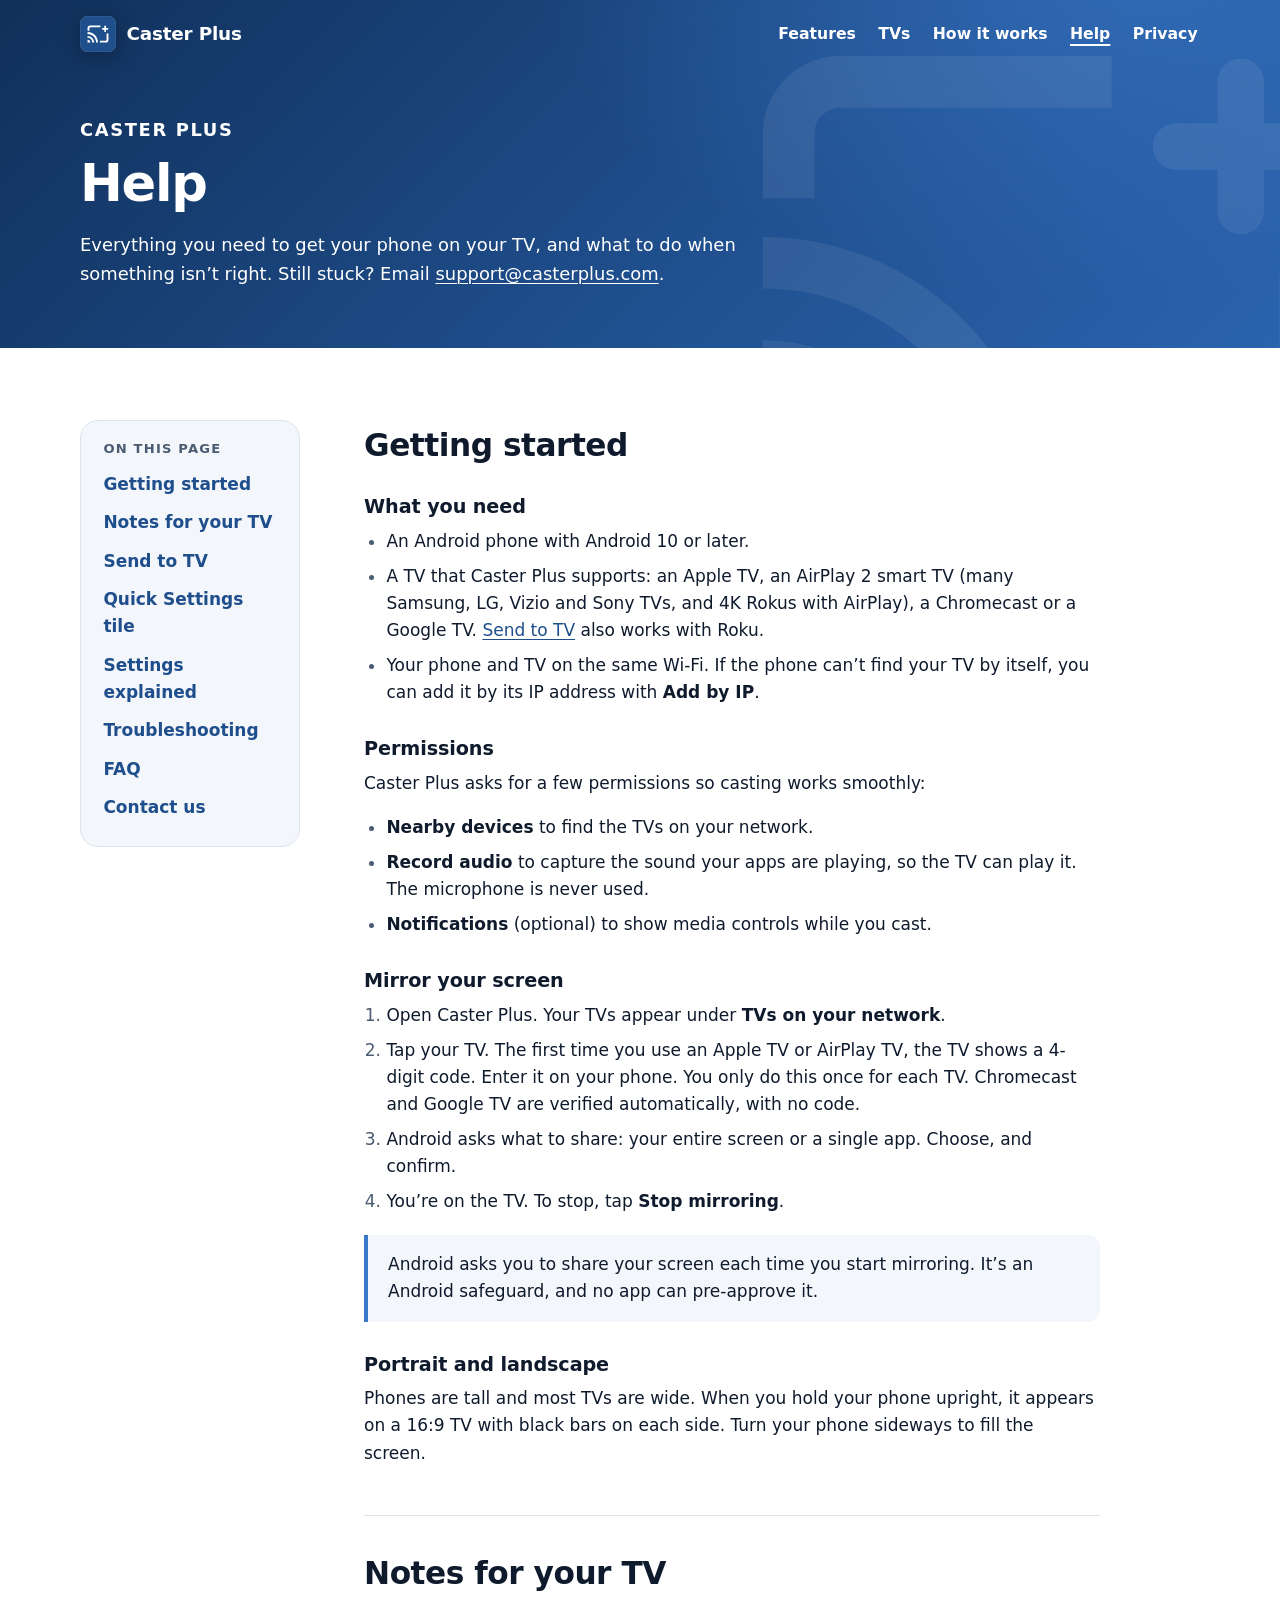
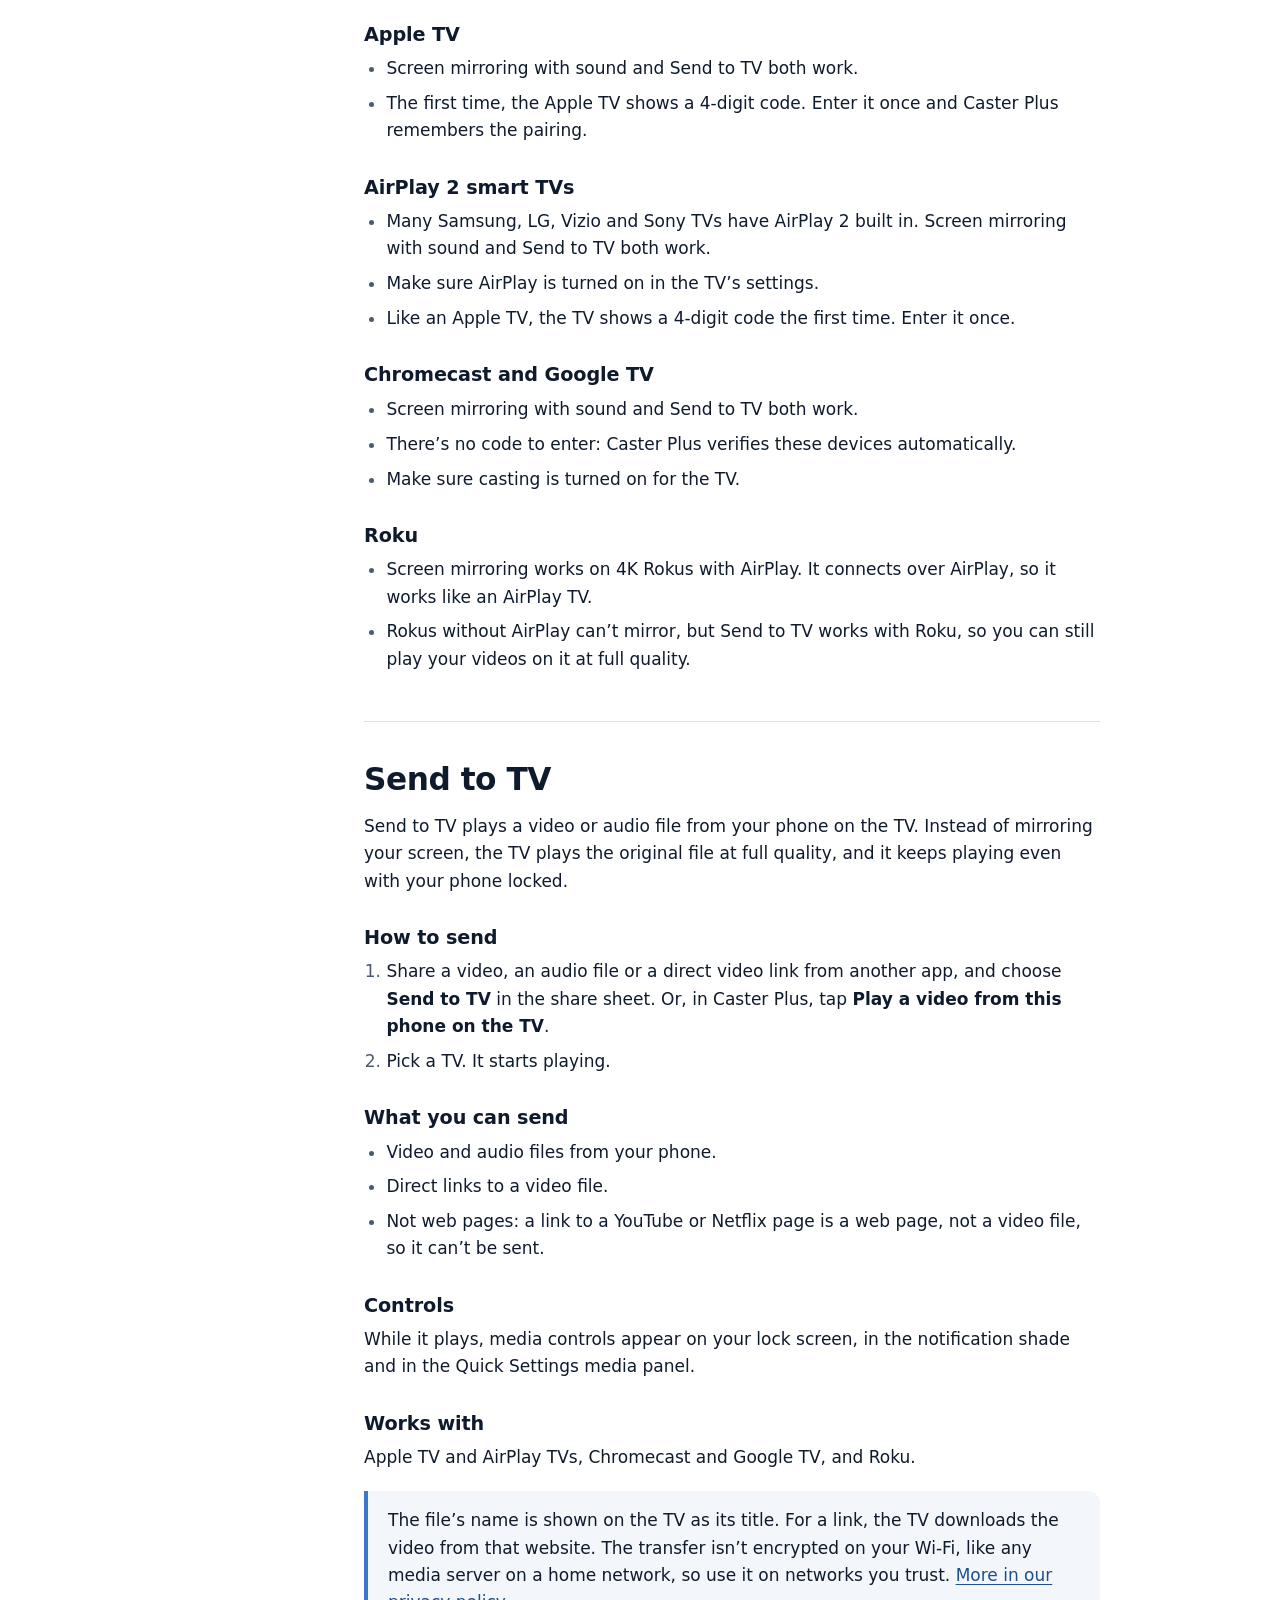
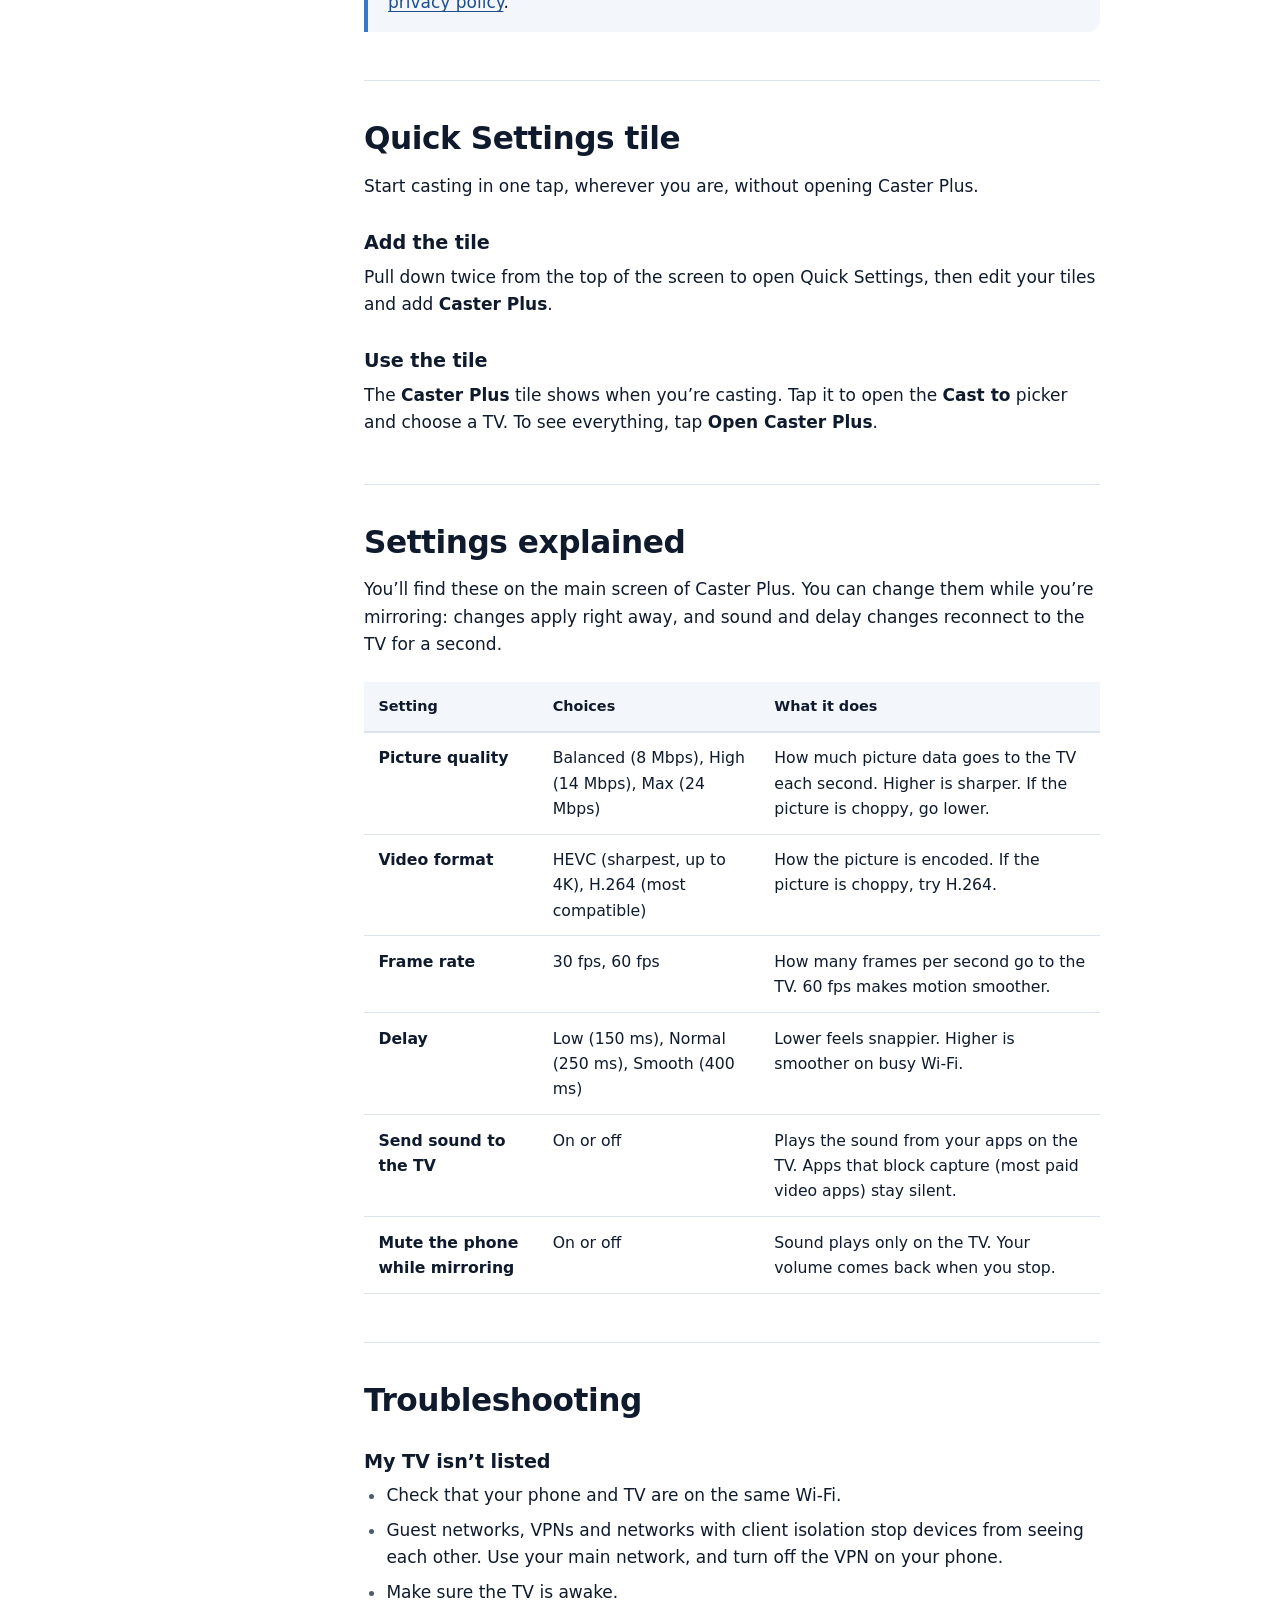
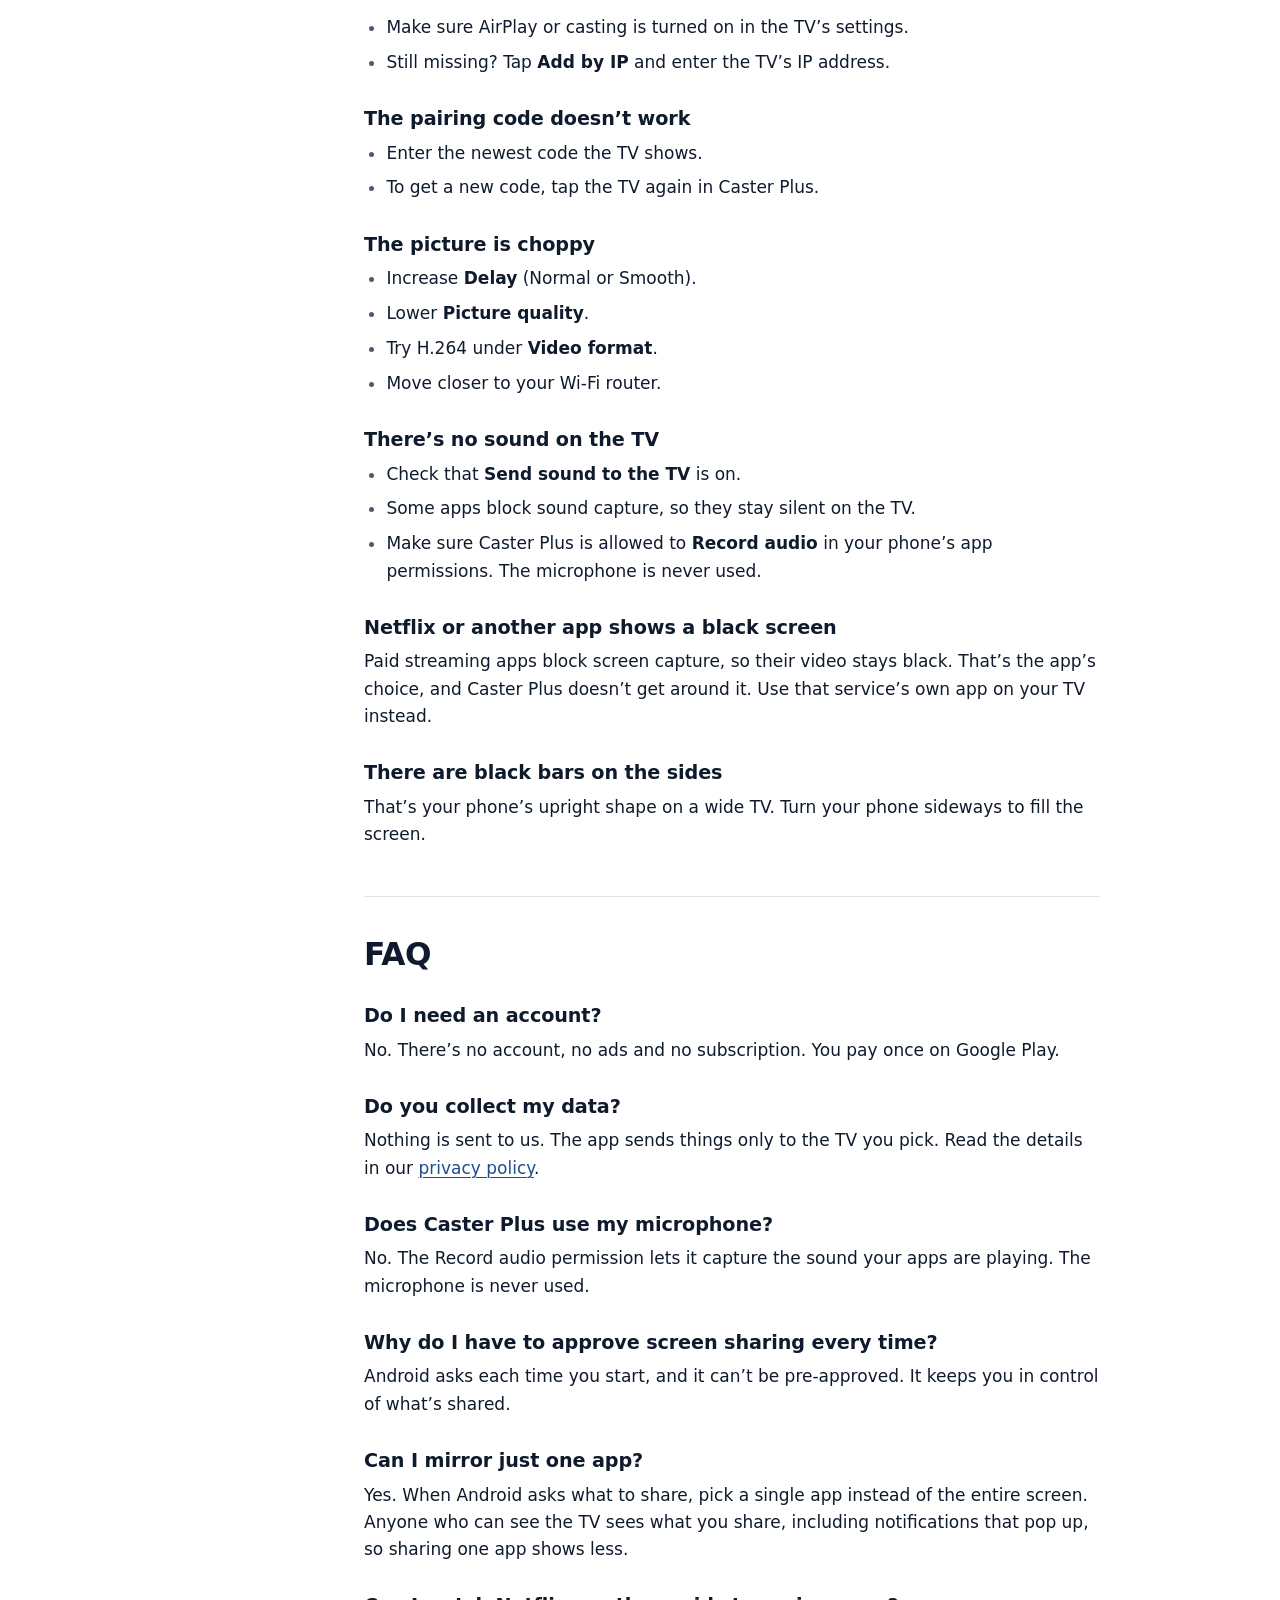
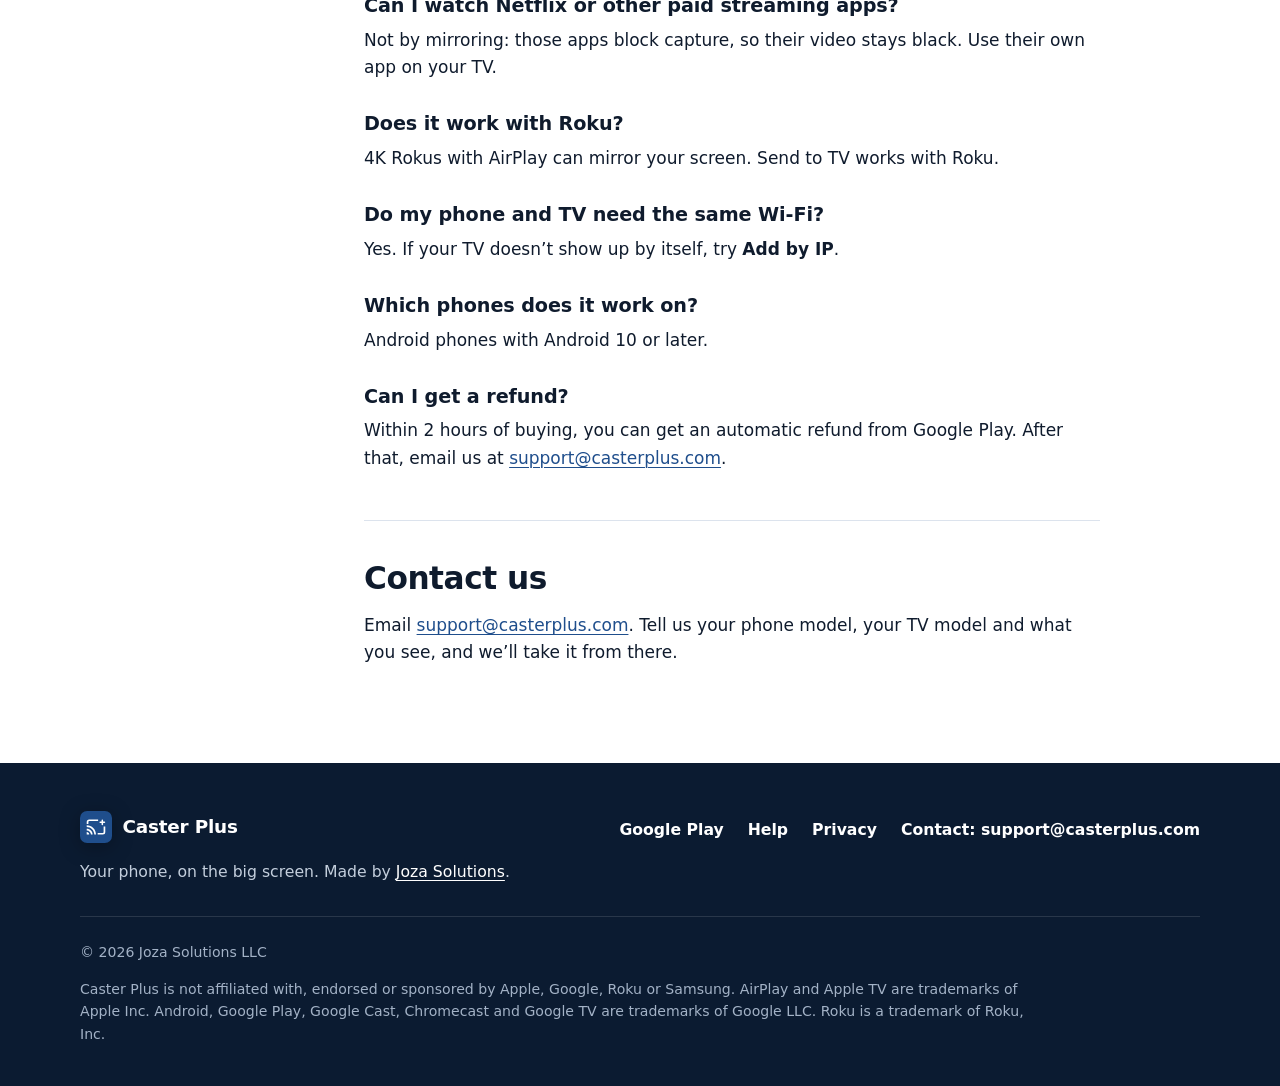
==== out/help/index.html @ f4cc3e8d "Caster Plus website" ====
<!doctype html>
<html lang="en">
<head>
  <meta charset="utf-8">
  <meta name="viewport" content="width=device-width, initial-scale=1">
  <title>Help · Caster Plus</title>
  <meta name="description" content="Get Caster Plus working with your Apple TV, AirPlay smart TV, Chromecast, Google TV or Roku: getting started, Send to TV, the Quick Settings tile, settings and troubleshooting.">
  <meta name="color-scheme" content="light dark">
  <meta name="theme-color" content="#10305A">
  <link rel="canonical" href="https://casterplus.com/help/">
  <meta property="og:type" content="article">
  <meta property="og:site_name" content="Caster Plus">
  <meta property="og:title" content="Caster Plus Help">
  <meta property="og:description" content="Getting started, notes for each TV, Send to TV, the Quick Settings tile, settings and troubleshooting.">
  <meta property="og:url" content="https://casterplus.com/help/">
  <meta property="og:image" content="https://casterplus.com/assets/img/og-image.jpg">
  <meta property="og:image:width" content="1024">
  <meta property="og:image:height" content="500">
  <meta property="og:image:alt" content="Caster Plus. Your phone, on the big screen.">
  <meta name="twitter:card" content="summary_large_image">
  <link rel="icon" href="../assets/img/favicon-32.png" sizes="32x32" type="image/png">
  <link rel="icon" href="../favicon.svg" type="image/svg+xml">
  <link rel="apple-touch-icon" href="../assets/img/apple-touch-icon.png">
  <link rel="stylesheet" href="../assets/css/site.css">
</head>
<body>
  <a class="skip-link" href="#main">Skip to content</a>

  <div class="band">
    <header class="site-header">
      <div class="wrap">
        <a class="logo" href="../">
          <svg viewBox="18 18 72 72" aria-hidden="true" focusable="false"><rect x="18" y="18" width="72" height="72" rx="16" fill="#1F4E8C" stroke="#fff" stroke-opacity=".25"/><g transform="translate(31.2 31.2) scale(1.9)" fill="none" stroke="#fff" stroke-linejoin="round"><path d="M2,8.5V6A2,2 0,0 1,4,4H14.5" stroke-width="2"/><path d="M22,11.5V18A2,2 0,0 1,20,20H14" stroke-width="2"/><path d="M19.5,4V9M17,6.5H22" stroke-width="1.8" stroke-linecap="round"/><path fill="#fff" stroke="none" d="M1,18v3h3C4,19.34 2.66,18 1,18zM1,14v2c2.76,0 5,2.24 5,5h2C8,17.13 4.87,14 1,14zM1,10v2c4.97,0 9,4.03 9,9h2C12,14.92 7.07,10 1,10z"/></g></svg>
          <span>Caster Plus</span>
        </a>
        <nav class="site-nav" aria-label="Main">
          <ul>
            <li class="nav-section"><a href="../#features">Features</a></li>
            <li class="nav-section"><a href="../#tvs">TVs</a></li>
            <li class="nav-section"><a href="../#how">How it works</a></li>
            <li><a href="./" aria-current="page">Help</a></li>
            <li><a href="../privacy/">Privacy</a></li>
          </ul>
        </nav>
      </div>
    </header>

    <div class="page-intro">
      <div class="wrap">
        <p class="eyebrow">Caster Plus</p>
        <h1>Help</h1>
        <p>Everything you need to get your phone on your TV, and what to do when something isn’t right. Still stuck? Email <a href="mailto:support@casterplus.com">support@casterplus.com</a>.</p>
      </div>
    </div>
  </div>

  <!--
    EXTEND(research): this page states only facts we have confirmed so far.
    Research is running now; add its findings in the marked places below
    (search this file for "EXTEND(research)"). Keep the same voice: "we",
    short sentences, app labels in <span class="ui">…</span>.
  -->

  <main id="main" class="doc">
    <div class="wrap doc-layout">
      <nav class="toc" aria-labelledby="toc-title">
        <h2 id="toc-title">On this page</h2>
        <ol>
          <li><a href="#getting-started">Getting started</a></li>
          <li><a href="#your-tv">Notes for your TV</a></li>
          <li><a href="#send-to-tv">Send to TV</a></li>
          <li><a href="#quick-settings">Quick Settings tile</a></li>
          <li><a href="#settings">Settings explained</a></li>
          <li><a href="#troubleshooting">Troubleshooting</a></li>
          <li><a href="#faq">FAQ</a></li>
          <li><a href="#contact">Contact us</a></li>
        </ol>
      </nav>

      <article class="prose">

        <section class="help-section" id="getting-started" aria-labelledby="getting-started-title">
          <h2 id="getting-started-title">Getting started</h2>

          <h3 id="what-you-need">What you need</h3>
          <ul>
            <li>An Android phone with Android 10 or later.</li>
            <li>A TV that Caster Plus supports: an Apple TV, an AirPlay 2 smart TV (many Samsung, LG, Vizio and Sony TVs, and 4K Rokus with AirPlay), a Chromecast or a Google TV. <a href="#send-to-tv">Send to TV</a> also works with Roku.</li>
            <li>Your phone and TV on the same Wi-Fi. If the phone can’t find your TV by itself, you can add it by its IP address with <span class="ui">Add by IP</span>.</li>
          </ul>

          <h3 id="permissions">Permissions</h3>
          <p>Caster Plus asks for a few permissions so casting works smoothly:</p>
          <ul>
            <li><strong>Nearby devices</strong> to find the TVs on your network.</li>
            <li><strong>Record audio</strong> to capture the sound your apps are playing, so the TV can play it. The microphone is never used.</li>
            <li><strong>Notifications</strong> (optional) to show media controls while you cast.</li>
          </ul>

          <h3 id="first-mirror">Mirror your screen</h3>
          <ol>
            <li>Open Caster Plus. Your TVs appear under <span class="ui">TVs on your network</span>.</li>
            <li>Tap your TV. The first time you use an Apple TV or AirPlay TV, the TV shows a 4-digit code. Enter it on your phone. You only do this once for each TV. Chromecast and Google TV are verified automatically, with no code.</li>
            <li>Android asks what to share: your entire screen or a single app. Choose, and confirm.</li>
            <li>You’re on the TV. To stop, tap <span class="ui">Stop mirroring</span>.</li>
          </ol>
          <p class="note">Android asks you to share your screen each time you start mirroring. It’s an Android safeguard, and no app can pre-approve it.</p>

          <h3 id="portrait-landscape">Portrait and landscape</h3>
          <p>Phones are tall and most TVs are wide. When you hold your phone upright, it appears on a 16:9 TV with black bars on each side. Turn your phone sideways to fill the screen.</p>

          <!-- EXTEND(research): first-run walkthrough details, stopping from the notification, one app vs. entire screen tips. -->
        </section>

        <section class="help-section" id="your-tv" aria-labelledby="your-tv-title">
          <h2 id="your-tv-title">Notes for your TV</h2>

          <h3 id="apple-tv">Apple TV</h3>
          <ul>
            <li>Screen mirroring with sound and Send to TV both work.</li>
            <li>The first time, the Apple TV shows a 4-digit code. Enter it once and Caster Plus remembers the pairing.</li>
          </ul>
          <!-- EXTEND(research): Apple TV models and tvOS settings that affect pairing. -->

          <h3 id="airplay-tvs">AirPlay 2 smart TVs</h3>
          <ul>
            <li>Many Samsung, LG, Vizio and Sony TVs have AirPlay 2 built in. Screen mirroring with sound and Send to TV both work.</li>
            <li>Make sure AirPlay is turned on in the TV’s settings.</li>
            <li>Like an Apple TV, the TV shows a 4-digit code the first time. Enter it once.</li>
          </ul>
          <!-- EXTEND(research): per-brand steps to turn on AirPlay (Samsung, LG, Vizio, Sony) and known model lists. -->

          <h3 id="google-cast">Chromecast and Google TV</h3>
          <ul>
            <li>Screen mirroring with sound and Send to TV both work.</li>
            <li>There’s no code to enter: Caster Plus verifies these devices automatically.</li>
            <li>Make sure casting is turned on for the TV.</li>
          </ul>
          <!-- EXTEND(research): Google TV / Chromecast settings that block casting, TVs with Chromecast built in. -->

          <h3 id="roku">Roku</h3>
          <ul>
            <li>Screen mirroring works on 4K Rokus with AirPlay. It connects over AirPlay, so it works like an AirPlay TV.</li>
            <li>Rokus without AirPlay can’t mirror, but Send to TV works with Roku, so you can still play your videos on it at full quality.</li>
          </ul>
          <!-- EXTEND(research): which Roku models have AirPlay, and where to turn it on. -->
        </section>

        <section class="help-section" id="send-to-tv" aria-labelledby="send-to-tv-title">
          <h2 id="send-to-tv-title">Send to TV</h2>
          <p>Send to TV plays a video or audio file from your phone on the TV. Instead of mirroring your screen, the TV plays the original file at full quality, and it keeps playing even with your phone locked.</p>

          <h3 id="how-to-send">How to send</h3>
          <ol>
            <li>Share a video, an audio file or a direct video link from another app, and choose <span class="ui">Send to TV</span> in the share sheet. Or, in Caster Plus, tap <span class="ui">Play a video from this phone on the TV</span>.</li>
            <li>Pick a TV. It starts playing.</li>
          </ol>

          <h3 id="what-you-can-send">What you can send</h3>
          <ul>
            <li>Video and audio files from your phone.</li>
            <li>Direct links to a video file.</li>
            <li>Not web pages: a link to a YouTube or Netflix page is a web page, not a video file, so it can’t be sent.</li>
          </ul>

          <h3 id="send-controls">Controls</h3>
          <p>While it plays, media controls appear on your lock screen, in the notification shade and in the Quick Settings media panel.</p>

          <h3 id="send-works-with">Works with</h3>
          <p>Apple TV and AirPlay TVs, Chromecast and Google TV, and Roku.</p>

          <p class="note">The file’s name is shown on the TV as its title. For a link, the TV downloads the video from that website. The transfer isn’t encrypted on your Wi-Fi, like any media server on a home network, so use it on networks you trust. <a href="../privacy/#security">More in our privacy policy</a>.</p>

          <!-- EXTEND(research): supported file formats per TV, subtitles, seeking, what happens when the phone leaves Wi-Fi. -->
        </section>

        <section class="help-section" id="quick-settings" aria-labelledby="quick-settings-title">
          <h2 id="quick-settings-title">Quick Settings tile</h2>
          <p>Start casting in one tap, wherever you are, without opening Caster Plus.</p>

          <h3 id="add-tile">Add the tile</h3>
          <p>Pull down twice from the top of the screen to open Quick Settings, then edit your tiles and add <span class="ui">Caster Plus</span>.</p>
          <!-- EXTEND(research): tile editing steps on Pixel, Samsung One UI and other phone makers. -->

          <h3 id="use-tile">Use the tile</h3>
          <p>The <span class="ui">Caster Plus</span> tile shows when you’re casting. Tap it to open the <span class="ui">Cast to</span> picker and choose a TV. To see everything, tap <span class="ui">Open Caster Plus</span>.</p>
        </section>

        <section class="help-section" id="settings" aria-labelledby="settings-title">
          <h2 id="settings-title">Settings explained</h2>
          <p>You’ll find these on the main screen of Caster Plus. You can change them while you’re mirroring: changes apply right away, and sound and delay changes reconnect to the TV for a second.</p>

          <table class="data" role="table">
            <thead role="rowgroup">
              <tr role="row">
                <th scope="col" role="columnheader">Setting</th>
                <th scope="col" role="columnheader">Choices</th>
                <th scope="col" role="columnheader">What it does</th>
              </tr>
            </thead>
            <tbody role="rowgroup">
              <tr role="row">
                <th scope="row" role="rowheader">Picture quality</th>
                <td role="cell" data-label="Choices">Balanced (8 Mbps), High (14 Mbps), Max (24 Mbps)</td>
                <td role="cell" data-label="What it does">How much picture data goes to the TV each second. Higher is sharper. If the picture is choppy, go lower.</td>
              </tr>
              <tr role="row">
                <th scope="row" role="rowheader">Video format</th>
                <td role="cell" data-label="Choices">HEVC (sharpest, up to 4K), H.264 (most compatible)</td>
                <td role="cell" data-label="What it does">How the picture is encoded. If the picture is choppy, try H.264.</td>
              </tr>
              <tr role="row">
                <th scope="row" role="rowheader">Frame rate</th>
                <td role="cell" data-label="Choices">30 fps, 60 fps</td>
                <td role="cell" data-label="What it does">How many frames per second go to the TV. 60 fps makes motion smoother.</td>
              </tr>
              <tr role="row">
                <th scope="row" role="rowheader">Delay</th>
                <td role="cell" data-label="Choices">Low (150 ms), Normal (250 ms), Smooth (400 ms)</td>
                <td role="cell" data-label="What it does">Lower feels snappier. Higher is smoother on busy Wi-Fi.</td>
              </tr>
              <tr role="row">
                <th scope="row" role="rowheader">Send sound to the TV</th>
                <td role="cell" data-label="Choices">On or off</td>
                <td role="cell" data-label="What it does">Plays the sound from your apps on the TV. Apps that block capture (most paid video apps) stay silent.</td>
              </tr>
              <tr role="row">
                <th scope="row" role="rowheader">Mute the phone while mirroring</th>
                <td role="cell" data-label="Choices">On or off</td>
                <td role="cell" data-label="What it does">Sound plays only on the TV. Your volume comes back when you stop.</td>
              </tr>
            </tbody>
          </table>
          <!-- EXTEND(research): recommended settings per TV and network. -->
        </section>

        <section class="help-section" id="troubleshooting" aria-labelledby="troubleshooting-title">
          <h2 id="troubleshooting-title">Troubleshooting</h2>

          <h3 id="tv-not-listed">My TV isn’t listed</h3>
          <ul>
            <li>Check that your phone and TV are on the same Wi-Fi.</li>
            <li>Guest networks, VPNs and networks with client isolation stop devices from seeing each other. Use your main network, and turn off the VPN on your phone.</li>
            <li>Make sure the TV is awake.</li>
            <li>Make sure AirPlay or casting is turned on in the TV’s settings.</li>
            <li>Still missing? Tap <span class="ui">Add by IP</span> and enter the TV’s IP address.</li>
          </ul>

          <h3 id="pairing-code">The pairing code doesn’t work</h3>
          <ul>
            <li>Enter the newest code the TV shows.</li>
            <li>To get a new code, tap the TV again in Caster Plus.</li>
          </ul>

          <h3 id="choppy">The picture is choppy</h3>
          <ul>
            <li>Increase <span class="ui">Delay</span> (Normal or Smooth).</li>
            <li>Lower <span class="ui">Picture quality</span>.</li>
            <li>Try H.264 under <span class="ui">Video format</span>.</li>
            <li>Move closer to your Wi-Fi router.</li>
          </ul>

          <h3 id="no-sound">There’s no sound on the TV</h3>
          <ul>
            <li>Check that <span class="ui">Send sound to the TV</span> is on.</li>
            <li>Some apps block sound capture, so they stay silent on the TV.</li>
            <li>Make sure Caster Plus is allowed to <strong>Record audio</strong> in your phone’s app permissions. The microphone is never used.</li>
          </ul>

          <h3 id="black-video">Netflix or another app shows a black screen</h3>
          <p>Paid streaming apps block screen capture, so their video stays black. That’s the app’s choice, and Caster Plus doesn’t get around it. Use that service’s own app on your TV instead.</p>

          <h3 id="black-bars">There are black bars on the sides</h3>
          <p>That’s your phone’s upright shape on a wide TV. Turn your phone sideways to fill the screen.</p>

          <!-- EXTEND(research): router and mesh Wi-Fi settings, TV firmware issues, error messages and what they mean. -->
        </section>

        <section class="help-section" id="faq" aria-labelledby="faq-title">
          <h2 id="faq-title">FAQ</h2>

          <h3 id="faq-account">Do I need an account?</h3>
          <p>No. There’s no account, no ads and no subscription. You pay once on Google Play.</p>

          <h3 id="faq-data">Do you collect my data?</h3>
          <p>Nothing is sent to us. The app sends things only to the TV you pick. Read the details in our <a href="../privacy/">privacy policy</a>.</p>

          <h3 id="faq-mic">Does Caster Plus use my microphone?</h3>
          <p>No. The Record audio permission lets it capture the sound your apps are playing. The microphone is never used.</p>

          <h3 id="faq-approve">Why do I have to approve screen sharing every time?</h3>
          <p>Android asks each time you start, and it can’t be pre-approved. It keeps you in control of what’s shared.</p>

          <h3 id="faq-one-app">Can I mirror just one app?</h3>
          <p>Yes. When Android asks what to share, pick a single app instead of the entire screen. Anyone who can see the TV sees what you share, including notifications that pop up, so sharing one app shows less.</p>

          <h3 id="faq-streaming">Can I watch Netflix or other paid streaming apps?</h3>
          <p>Not by mirroring: those apps block capture, so their video stays black. Use their own app on your TV.</p>

          <h3 id="faq-roku">Does it work with Roku?</h3>
          <p>4K Rokus with AirPlay can mirror your screen. Send to TV works with Roku.</p>

          <h3 id="faq-wifi">Do my phone and TV need the same Wi-Fi?</h3>
          <p>Yes. If your TV doesn’t show up by itself, try <span class="ui">Add by IP</span>.</p>

          <h3 id="faq-android">Which phones does it work on?</h3>
          <p>Android phones with Android 10 or later.</p>

          <h3 id="faq-refund">Can I get a refund?</h3>
          <p>Within 2 hours of buying, you can get an automatic refund from Google Play. After that, email us at <a href="mailto:support@casterplus.com">support@casterplus.com</a>.</p>

          <!-- EXTEND(research): more questions as support email comes in. -->
        </section>

        <section class="help-section" id="contact" aria-labelledby="contact-title">
          <h2 id="contact-title">Contact us</h2>
          <p>Email <a href="mailto:support@casterplus.com">support@casterplus.com</a>. Tell us your phone model, your TV model and what you see, and we’ll take it from there.</p>
        </section>

      </article>
    </div>
  </main>

  <footer class="site-footer">
    <div class="wrap">
      <div class="footer-top">
        <div>
          <a class="logo" href="../">
            <svg viewBox="18 18 72 72" aria-hidden="true" focusable="false"><rect x="18" y="18" width="72" height="72" rx="16" fill="#1F4E8C"/><g transform="translate(31.2 31.2) scale(1.9)" fill="none" stroke="#fff" stroke-linejoin="round"><path d="M2,8.5V6A2,2 0,0 1,4,4H14.5" stroke-width="2"/><path d="M22,11.5V18A2,2 0,0 1,20,20H14" stroke-width="2"/><path d="M19.5,4V9M17,6.5H22" stroke-width="1.8" stroke-linecap="round"/><path fill="#fff" stroke="none" d="M1,18v3h3C4,19.34 2.66,18 1,18zM1,14v2c2.76,0 5,2.24 5,5h2C8,17.13 4.87,14 1,14zM1,10v2c4.97,0 9,4.03 9,9h2C12,14.92 7.07,10 1,10z"/></g></svg>
            <span>Caster Plus</span>
          </a>
          <p class="tagline">Your phone, on the big screen. Made by <a href="https://joza.solutions">Joza Solutions</a>.</p>
        </div>
        <nav class="footer-nav" aria-label="Footer">
          <ul>
            <li><a href="https://play.google.com/store/apps/details?id=solutions.joza.casterplus">Google Play</a></li>
            <li><a href="./">Help</a></li>
            <li><a href="../privacy/">Privacy</a></li>
            <li><a href="mailto:support@casterplus.com">Contact: support@casterplus.com</a></li>
          </ul>
        </nav>
      </div>
      <div class="footer-legal">
        <p>© 2026 Joza Solutions LLC</p>
        <p>Caster Plus is not affiliated with, endorsed or sponsored by Apple, Google, Roku or Samsung. AirPlay and Apple TV are trademarks of Apple Inc. Android, Google Play, Google Cast, Chromecast and Google TV are trademarks of Google LLC. Roku is a trademark of Roku, Inc.</p>
      </div>
    </div>
  </footer>
</body>
</html>
---- out/assets/css/site.css ----
/* Caster Plus website.
   No external requests of any kind: system fonts, inline SVG icons, local images. */

:root {
  --brand-900: #10305A;
  --brand: #1F4E8C;
  --brand-600: #2A63AE;
  --brand-400: #3A78C9;

  --bg: #FFFFFF;
  --bg-alt: #F3F6FA;
  --surface: #FFFFFF;
  --text: #0F1B2D;
  --muted: #4A5B72;
  --line: #DCE3ED;
  --link: #1F4E8C;
  --link-hover: #10305A;
  --focus: #1F4E8C;
  --yes: #1C7A4A;
  --partial: #8A5A00;
  --shadow: 0 1px 2px rgba(16, 48, 90, .06), 0 10px 30px rgba(16, 48, 90, .08);

  --footer-bg: #0B1B31;
  --footer-text: #C3CEDC;
  --footer-small: #A3B2C6;

  --radius: 18px;
  --font: system-ui, -apple-system, "Segoe UI", Roboto, "Helvetica Neue", Arial, "Noto Sans", sans-serif;

  --band: radial-gradient(900px 520px at 88% -10%, rgba(58, 120, 201, .6) 0%, rgba(58, 120, 201, 0) 65%),
          linear-gradient(135deg, #10305A 0%, #1F4E8C 55%, #2A63AE 100%);

  color-scheme: light dark;
}

@media (prefers-color-scheme: dark) {
  :root {
    --bg: #0A1320;
    --bg-alt: #0E1929;
    --surface: #132238;
    --text: #E7EDF5;
    --muted: #A9B6C8;
    --line: #243552;
    --link: #93BDF3;
    --link-hover: #BCD6F8;
    --focus: #93BDF3;
    --yes: #6FD3A0;
    --partial: #F2C46B;
    --shadow: 0 1px 2px rgba(0, 0, 0, .35), 0 10px 30px rgba(0, 0, 0, .3);
    --footer-bg: #07101D;
  }
}

/* ---------- Base ---------- */

*, *::before, *::after { box-sizing: border-box; }

html { -webkit-text-size-adjust: 100%; text-size-adjust: 100%; }

@media (prefers-reduced-motion: no-preference) {
  html { scroll-behavior: smooth; }
}

body {
  margin: 0;
  background: var(--bg);
  color: var(--text);
  font: 400 1.0625rem/1.6 var(--font);
  -webkit-font-smoothing: antialiased;
  overflow-wrap: break-word;
}

img { max-width: 100%; height: auto; display: block; }

h1, h2, h3 {
  line-height: 1.15;
  letter-spacing: -0.015em;
  margin: 0 0 .5em;
  text-wrap: balance;
}
h1 { font-weight: 800; }
h2 { font-size: clamp(1.75rem, 1.25rem + 2.1vw, 2.6rem); font-weight: 780; }
h3 { font-size: 1.2rem; font-weight: 700; letter-spacing: -0.005em; }

p { margin: 0 0 1em; }
p:last-child { margin-bottom: 0; }

a { color: var(--link); text-decoration-thickness: 1px; text-underline-offset: .18em; }
a:hover { color: var(--link-hover); text-decoration-thickness: 2px; }

:focus-visible { outline: 3px solid var(--focus); outline-offset: 3px; border-radius: 6px; }
.band :focus-visible, .site-footer :focus-visible { outline-color: #fff; }

[id] { scroll-margin-top: 1.25rem; }

.wrap { width: min(1120px, 100% - 32px); margin-inline: auto; }
@media (min-width: 640px) { .wrap { width: min(1120px, 100% - 48px); } }

.visually-hidden {
  position: absolute !important; width: 1px; height: 1px; padding: 0; margin: -1px;
  overflow: hidden; clip: rect(0 0 0 0); white-space: nowrap; border: 0;
}

.skip-link {
  position: absolute; left: 16px; top: -200px; z-index: 20;
  background: #fff; color: var(--brand-900); font-weight: 700;
  padding: .7rem 1rem; border-radius: 10px; text-decoration: none;
}
.skip-link:focus { top: 12px; }

/* Line icons: 24-unit grid, drawn with currentColor. */
.i {
  width: 24px; height: 24px; flex: none;
  fill: none; stroke: currentColor; stroke-width: 1.8; stroke-linecap: round; stroke-linejoin: round;
}

/* ---------- Brand band (header + hero / page intro) ---------- */

.band {
  position: relative;
  overflow: hidden;
  background: var(--band);
  color: #fff;
}
.band::before {
  /* The launcher glyph as a faint watermark, as on the store's feature graphic. */
  content: "";
  position: absolute;
  right: -6%;
  top: 56px;
  width: min(70vw, 620px);
  aspect-ratio: 24 / 19;
  background: url("../img/glyph.svg") no-repeat center / contain;
  opacity: .07;
  pointer-events: none;
}
.band > * { position: relative; }
.band a { color: #fff; }

.site-header .wrap {
  display: flex; align-items: center; justify-content: space-between; gap: 1rem;
  min-height: 68px;
}

.logo {
  display: inline-flex; align-items: center; gap: .65rem;
  color: #fff; text-decoration: none;
  font-weight: 750; font-size: 1.15rem; letter-spacing: -0.01em;
  white-space: nowrap;
}
.logo:hover { color: #fff; }
.logo svg { width: 36px; height: 36px; filter: drop-shadow(0 4px 10px rgba(0, 0, 0, .3)); }

.site-nav ul { display: flex; align-items: center; gap: .25rem 1.1rem; margin: 0; padding: 0; list-style: none; }
.site-nav a {
  display: inline-block; padding: .55rem .15rem;
  color: #fff; text-decoration: none; font-weight: 600; font-size: .98rem;
}
.site-nav a:hover { text-decoration: underline; text-underline-offset: .35em; }
.site-nav a[aria-current="page"] { text-decoration: underline; text-decoration-thickness: 2px; text-underline-offset: .35em; }
.site-nav .nav-section { display: none; }
@media (min-width: 860px) { .site-nav .nav-section { display: list-item; } }

/* Home hero */
.hero { padding: clamp(2rem, 5vw, 4rem) 0 clamp(3.5rem, 7vw, 5.5rem); }
.hero .wrap { display: grid; gap: 3rem; align-items: center; }
@media (min-width: 900px) { .hero .wrap { grid-template-columns: 1.15fr .85fr; } }

.eyebrow {
  margin: 0 0 1rem;
  font-size: .85rem; font-weight: 700; letter-spacing: .09em; text-transform: uppercase;
}
.hero h1 { font-size: clamp(2.3rem, 1.5rem + 4vw, 4rem); letter-spacing: -0.03em; margin-bottom: .45em; }
.lede { font-size: clamp(1.1rem, 1rem + .45vw, 1.3rem); max-width: 34em; }
.hero .fineprint { margin-top: 1.1rem; font-size: .95rem; }

.cta-row { display: flex; flex-wrap: wrap; gap: .75rem; margin-top: 1.9rem; }

.btn {
  display: inline-flex; align-items: center; justify-content: center; gap: .6rem;
  min-height: 50px; padding: .75rem 1.35rem;
  border: 2px solid transparent; border-radius: 999px;
  font-weight: 700; font-size: 1.02rem; line-height: 1.2; text-decoration: none;
}
.band .btn-play, .btn-play { background: #fff; color: var(--brand-900); box-shadow: 0 10px 24px rgba(4, 16, 36, .28); }
.band .btn-play:hover, .btn-play:hover { background: #EAF1FB; color: var(--brand-900); }
.btn-ghost { color: #fff; border-color: rgba(255, 255, 255, .6); }
.btn-ghost:hover { background: rgba(255, 255, 255, .12); }
.btn .i { width: 20px; height: 20px; }

.hero-shot {
  justify-self: center;
  width: min(100%, 340px);
  aspect-ratio: 1080 / 1500;
  margin: 0;
  border-radius: 30px;
  overflow: hidden;
  border: 1px solid rgba(255, 255, 255, .2);
  box-shadow: 0 34px 70px rgba(4, 16, 36, .5);
}
.hero-shot img { width: 100%; height: 100%; object-fit: cover; object-position: 50% 100%; }

/* Page intro band for Help / Privacy */
.page-intro { padding: clamp(1.75rem, 4vw, 3rem) 0 clamp(2.5rem, 5vw, 3.75rem); }
.page-intro h1 { font-size: clamp(2.1rem, 1.5rem + 3vw, 3.2rem); letter-spacing: -0.025em; margin-bottom: .35em; }
.page-intro p { font-size: 1.12rem; max-width: 40em; }
.page-intro .eyebrow { margin-bottom: .6rem; }

/* ---------- Sections ---------- */

.section { padding: clamp(3.5rem, 8vw, 6rem) 0; }
.section.alt { background: var(--bg-alt); }

.section-head { max-width: 46rem; margin-bottom: clamp(1.75rem, 4vw, 2.75rem); }
.section-head p { color: var(--muted); font-size: 1.12rem; }
.kicker {
  margin: 0 0 .7rem; color: var(--link);
  font-size: .82rem; font-weight: 750; letter-spacing: .09em; text-transform: uppercase;
}

.grid { display: grid; gap: 1rem; grid-template-columns: repeat(auto-fit, minmax(min(100%, 290px), 1fr)); }
@media (min-width: 640px) { .grid { gap: 1.25rem; } }

.card {
  background: var(--surface);
  border: 1px solid var(--line);
  border-radius: var(--radius);
  padding: 1.5rem;
  box-shadow: var(--shadow);
}
.card h3 { margin-bottom: .4rem; }
.card p { color: var(--muted); }

.icon-badge {
  display: grid; place-items: center;
  width: 46px; height: 46px; margin-bottom: 1.1rem;
  border-radius: 13px;
  background: linear-gradient(135deg, var(--brand) 0%, var(--brand-600) 100%);
  color: #fff;
}

/* Why we built it */
.story { display: grid; gap: 2rem; }
@media (min-width: 900px) { .story { grid-template-columns: .9fr 1.1fr; gap: 4rem; align-items: start; } }
.story-text { font-size: clamp(1.1rem, 1rem + .4vw, 1.25rem); }
.story-text .sign { color: var(--muted); font-size: 1rem; }
.houses { display: grid; gap: .75rem; margin: 1.5rem 0 0; padding: 0; list-style: none; }
.houses li {
  display: flex; align-items: center; gap: .9rem;
  padding: .9rem 1.1rem;
  background: var(--surface); border: 1px solid var(--line); border-radius: 14px;
  font-weight: 600;
}
.houses .i { color: var(--link); }

/* Supported TVs */
.tv-card h3 { margin-bottom: .2rem; }
.tv-card .sub { color: var(--muted); margin-bottom: 1rem; font-size: .98rem; }
.support { margin: 0 0 1rem; display: grid; gap: .5rem; }
.support div {
  display: flex; justify-content: space-between; align-items: baseline; gap: 1rem;
  padding: .55rem 0; border-top: 1px solid var(--line);
}
.support dt { font-weight: 600; }
.support dd { margin: 0; text-align: right; font-weight: 700; }
.yes { color: var(--yes); }
.yes::before { content: "\2713\00a0"; content: "\2713\00a0" / ""; }
.partial { color: var(--partial); }
.tv-card { display: flex; flex-direction: column; }
.tv-card .support { flex: 1; align-content: start; }
.tv-note { margin: 0; color: var(--muted); font-size: .95rem; }
.tv-grid { grid-template-columns: 1fr; }
@media (min-width: 640px) { .tv-grid { grid-template-columns: repeat(2, 1fr); } }
@media (min-width: 1100px) { .tv-grid { grid-template-columns: repeat(4, 1fr); } }

.reqs {
  display: grid; gap: .75rem 1.5rem; margin: 2rem 0 0; padding: 1.25rem 1.5rem; list-style: none;
  grid-template-columns: repeat(auto-fit, minmax(min(100%, 250px), 1fr));
  border: 1px dashed var(--line); border-radius: var(--radius);
}
.reqs li { display: flex; gap: .75rem; align-items: flex-start; }
.reqs .i { color: var(--link); margin-top: .1rem; }

/* How it works */
.steps { display: grid; gap: 1.25rem; margin: 0; padding: 0; list-style: none; counter-reset: step; }
@media (min-width: 820px) { .steps { grid-template-columns: repeat(3, 1fr); } }
.steps li { counter-increment: step; position: relative; padding-top: 4.25rem; }
.steps li::before {
  content: counter(step);
  position: absolute; left: 1.5rem; top: 1.5rem;
  display: grid; place-items: center;
  width: 2.25rem; height: 2.25rem; border-radius: 50%;
  background: linear-gradient(135deg, var(--brand) 0%, var(--brand-600) 100%);
  color: #fff; font-weight: 800;
}

/* Screenshots */
.gallery {
  display: grid; grid-auto-flow: column; grid-auto-columns: min(64vw, 250px); gap: 1rem;
  margin: 0; padding: .25rem .25rem 1.25rem; list-style: none;
  overflow-x: auto; scroll-snap-type: x mandatory; overscroll-behavior-x: contain;
}
.gallery li { scroll-snap-align: start; }
.gallery img { width: 100%; border-radius: 20px; box-shadow: var(--shadow); background: var(--brand); }
@media (min-width: 1100px) {
  .gallery { grid-auto-flow: row; grid-template-columns: repeat(5, 1fr); overflow: visible; padding-bottom: 0; }
}
.gallery-hint { color: var(--muted); font-size: .95rem; margin-top: .25rem; }
@media (min-width: 1100px) { .gallery-hint { display: none; } }

/* Pay once */
.pay { text-align: center; padding: clamp(3.5rem, 8vw, 6rem) 0; }
.pay::before { left: -22%; right: auto; top: auto; bottom: -40%; }
.pay h2 { font-size: clamp(2rem, 1.4rem + 3vw, 3.2rem); letter-spacing: -0.025em; }
.pay p { max-width: 38em; margin-inline: auto; font-size: 1.12rem; }
.pills { display: flex; flex-wrap: wrap; justify-content: center; gap: .6rem; margin: 1.75rem 0; padding: 0; list-style: none; }
.pills li {
  padding: .5rem 1.05rem; border-radius: 999px;
  background: rgba(255, 255, 255, .14); border: 1px solid rgba(255, 255, 255, .28);
  font-weight: 700;
}
.pay .cta-row { justify-content: center; margin-top: 1.5rem; }
.pay .refund { margin-top: 1.5rem; font-size: .98rem; }

/* Privacy highlights */
.privacy-grid { grid-template-columns: repeat(auto-fit, minmax(min(100%, 240px), 1fr)); }
.after-grid { margin-top: 1.75rem; display: flex; flex-wrap: wrap; gap: .5rem 1.5rem; align-items: baseline; }
.after-grid .quiet { color: var(--muted); margin: 0; }
.arrow-link { font-weight: 700; }

/* FAQ */
.faq { max-width: 50rem; border-top: 1px solid var(--line); }
.faq details { border-bottom: 1px solid var(--line); }
.faq summary {
  position: relative; cursor: pointer; list-style: none;
  padding: 1.15rem 2.75rem 1.15rem 0;
  font-weight: 700; font-size: 1.08rem;
}
.faq summary::-webkit-details-marker { display: none; }
.faq summary::after {
  content: "+"; content: "+" / "";
  position: absolute; right: .35rem; top: 50%; transform: translateY(-50%);
  font-size: 1.5rem; font-weight: 400; line-height: 1; color: var(--link);
}
.faq details[open] summary::after { content: "\2212"; content: "\2212" / ""; }
.faq .answer { padding: 0 0 1.25rem; }
.faq .answer p { color: var(--muted); }
.faq + p { margin-top: 1.5rem; }

/* ---------- Documents (Help, Privacy) ---------- */

.doc { padding: clamp(2.5rem, 6vw, 4.5rem) 0 clamp(3.5rem, 8vw, 6rem); }

.prose { max-width: 46rem; }
.prose h2 { font-size: clamp(1.5rem, 1.25rem + 1.1vw, 1.95rem); margin-top: 2.75rem; }
.prose h2:first-child { margin-top: 0; }
.prose h3 { margin-top: 2rem; }
.prose ul, .prose ol { padding-left: 1.4rem; margin: 0 0 1.1em; }
.prose li { margin-bottom: .45em; }
.prose li::marker { color: var(--muted); }
.prose .effective { color: var(--muted); font-style: italic; }
.prose .ui { font-weight: 650; }

.note {
  margin: 1.25rem 0;
  padding: 1rem 1.25rem;
  background: var(--bg-alt);
  border-left: 4px solid var(--brand-400);
  border-radius: 0 12px 12px 0;
}

/* Tables: a normal table on wide screens, one card per row on phones. */
.data { width: 100%; border-collapse: collapse; margin: 1.5rem 0 2rem; font-size: .98rem; }
.data th, .data td { text-align: left; vertical-align: top; padding: .8rem .9rem; border-bottom: 1px solid var(--line); }
.data thead th { background: var(--bg-alt); font-size: .9rem; font-weight: 750; border-bottom-width: 2px; }
.data tbody th { font-weight: 650; }

@media (max-width: 719px) {
  .data thead { position: absolute; width: 1px; height: 1px; overflow: hidden; clip: rect(0 0 0 0); }
  .data, .data tbody, .data tr, .data th, .data td { display: block; }
  .data tr {
    margin-bottom: 1rem; padding: .5rem 1.1rem;
    background: var(--surface); border: 1px solid var(--line); border-radius: 14px;
  }
  .data tbody th, .data td { border: 0; padding: .45rem 0; }
  .data tbody th { font-size: 1.02rem; padding-top: .7rem; }
  .data td::before {
    content: attr(data-label); content: attr(data-label) / "";
    display: block; margin-bottom: .1rem;
    color: var(--muted); font-size: .78rem; font-weight: 750; letter-spacing: .06em; text-transform: uppercase;
  }
}

/* Help: contents list beside the article on wide screens */
.doc-layout { display: grid; gap: 2.5rem; }
@media (min-width: 980px) {
  .doc-layout { grid-template-columns: 220px minmax(0, 1fr); gap: 4rem; }
  .toc { position: sticky; top: 1.5rem; align-self: start; }
}
.toc {
  padding: 1.25rem 1.4rem;
  background: var(--bg-alt); border: 1px solid var(--line); border-radius: var(--radius);
}
.toc h2 { font-size: .82rem; letter-spacing: .09em; text-transform: uppercase; margin: 0 0 .6rem; color: var(--muted); }
.toc ol { margin: 0; padding: 0; list-style: none; display: grid; gap: .1rem .75rem; }
@media (max-width: 979px) { .toc ol { grid-template-columns: repeat(auto-fit, minmax(min(100%, 150px), 1fr)); } }
.toc a { display: block; padding: .3rem 0; text-decoration: none; font-weight: 600; }
.toc a:hover { text-decoration: underline; }

.help-section { padding-top: .5rem; }
.help-section + .help-section { margin-top: 3rem; padding-top: 2.5rem; border-top: 1px solid var(--line); }
.help-section > h2 { margin-top: 0; }

/* ---------- Footer ---------- */

.site-footer { background: var(--footer-bg); color: var(--footer-text); padding: 3rem 0 2.5rem; font-size: .98rem; }
.site-footer a { color: #fff; }
.footer-top { display: flex; flex-wrap: wrap; justify-content: space-between; gap: 1.5rem 2rem; align-items: flex-start; }
.footer-top .logo svg { width: 32px; height: 32px; }
.footer-top .tagline { margin: .6rem 0 0; }
.footer-nav ul { display: flex; flex-wrap: wrap; gap: .25rem 1.5rem; margin: 0; padding: 0; list-style: none; }
.footer-nav a { display: inline-block; padding: .4rem 0; font-weight: 600; text-decoration: none; }
.footer-nav a:hover { text-decoration: underline; }
.footer-legal { margin-top: 2rem; padding-top: 1.5rem; border-top: 1px solid rgba(255, 255, 255, .12); color: var(--footer-small); font-size: .88rem; }
.footer-legal p { max-width: 60rem; }

/* ---------- 404 ---------- */

.not-found { padding: clamp(3rem, 10vw, 7rem) 0; }
.not-found h1 { font-size: clamp(2.2rem, 1.5rem + 3.5vw, 3.6rem); letter-spacing: -0.03em; }
.not-found .code { font-size: .9rem; font-weight: 750; letter-spacing: .1em; text-transform: uppercase; margin-bottom: .75rem; }

@media print {
  .band, .site-footer { background: none !important; color: #000 !important; }
  .band::before, .skip-link, .site-nav, .cta-row { display: none !important; }
  .band a, .site-footer a { color: #000 !important; }
}

.plain { list-style: none; margin: 0; padding: 0; }
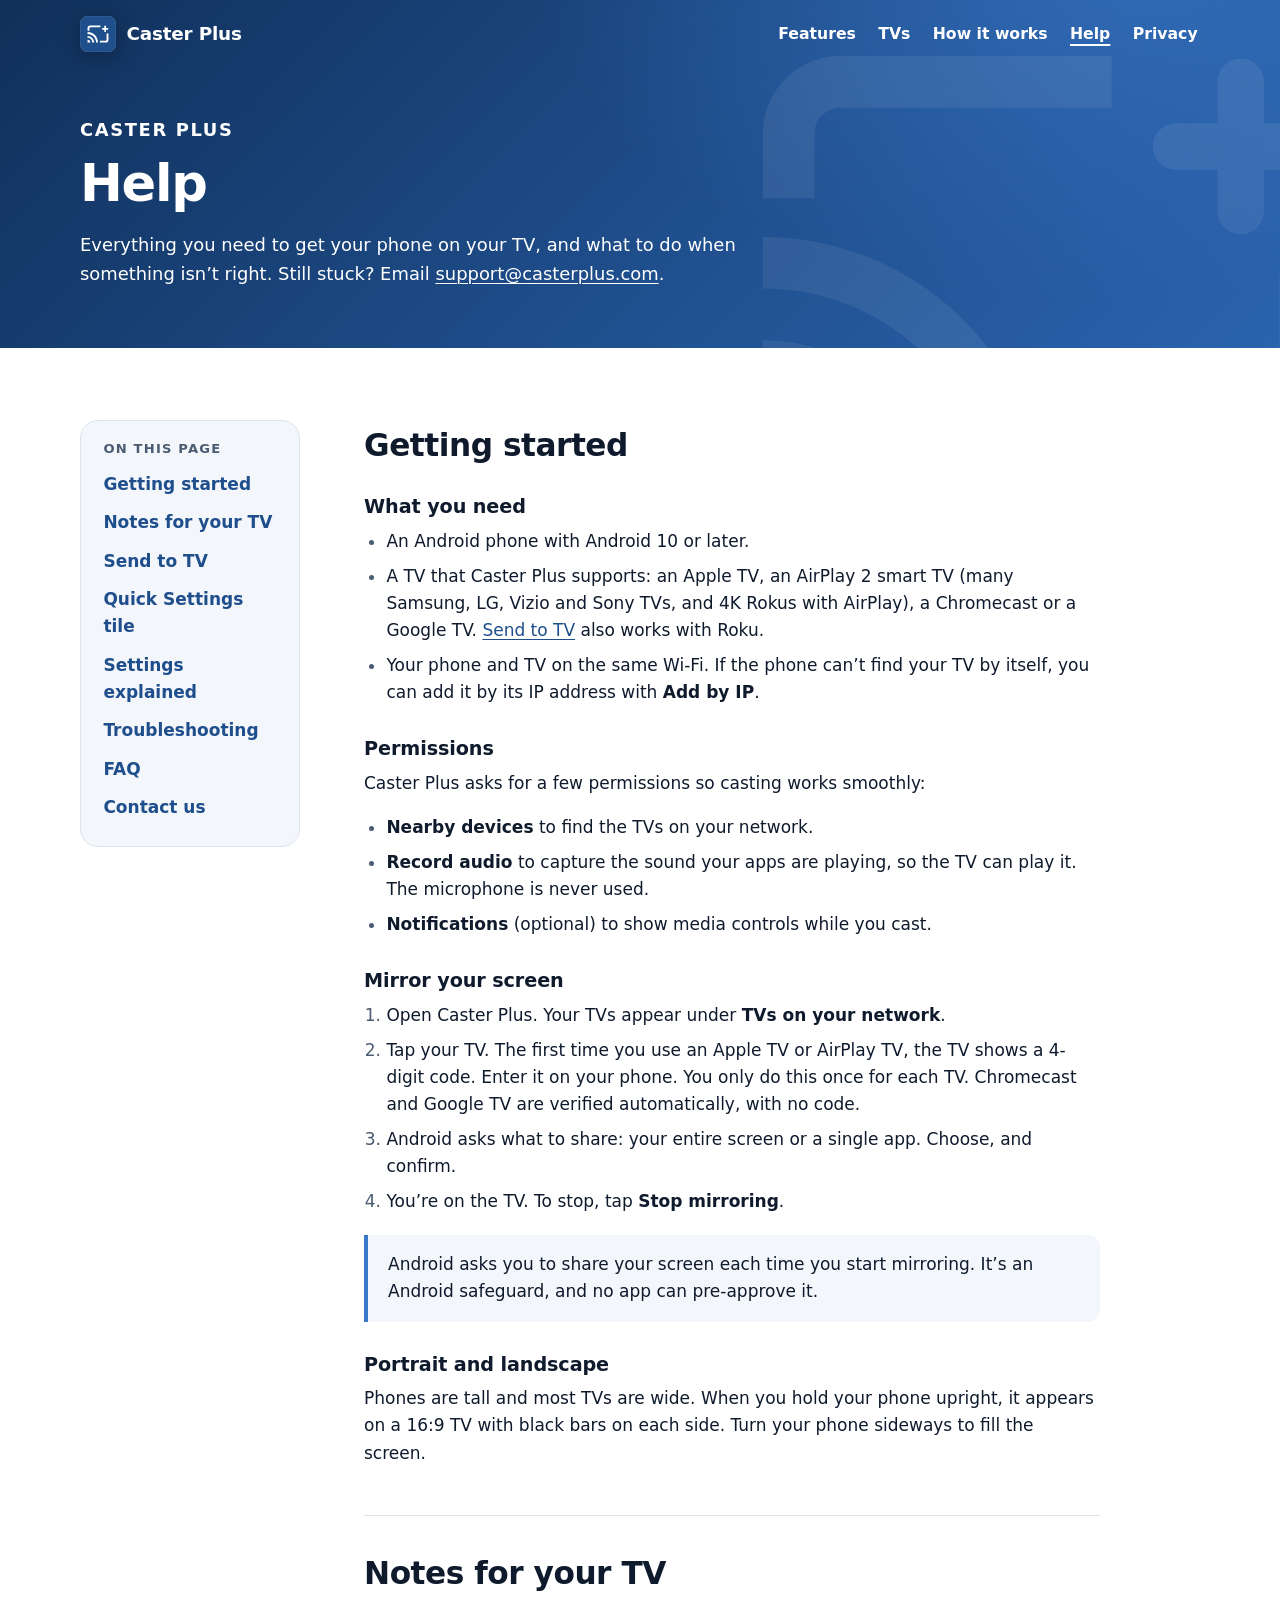
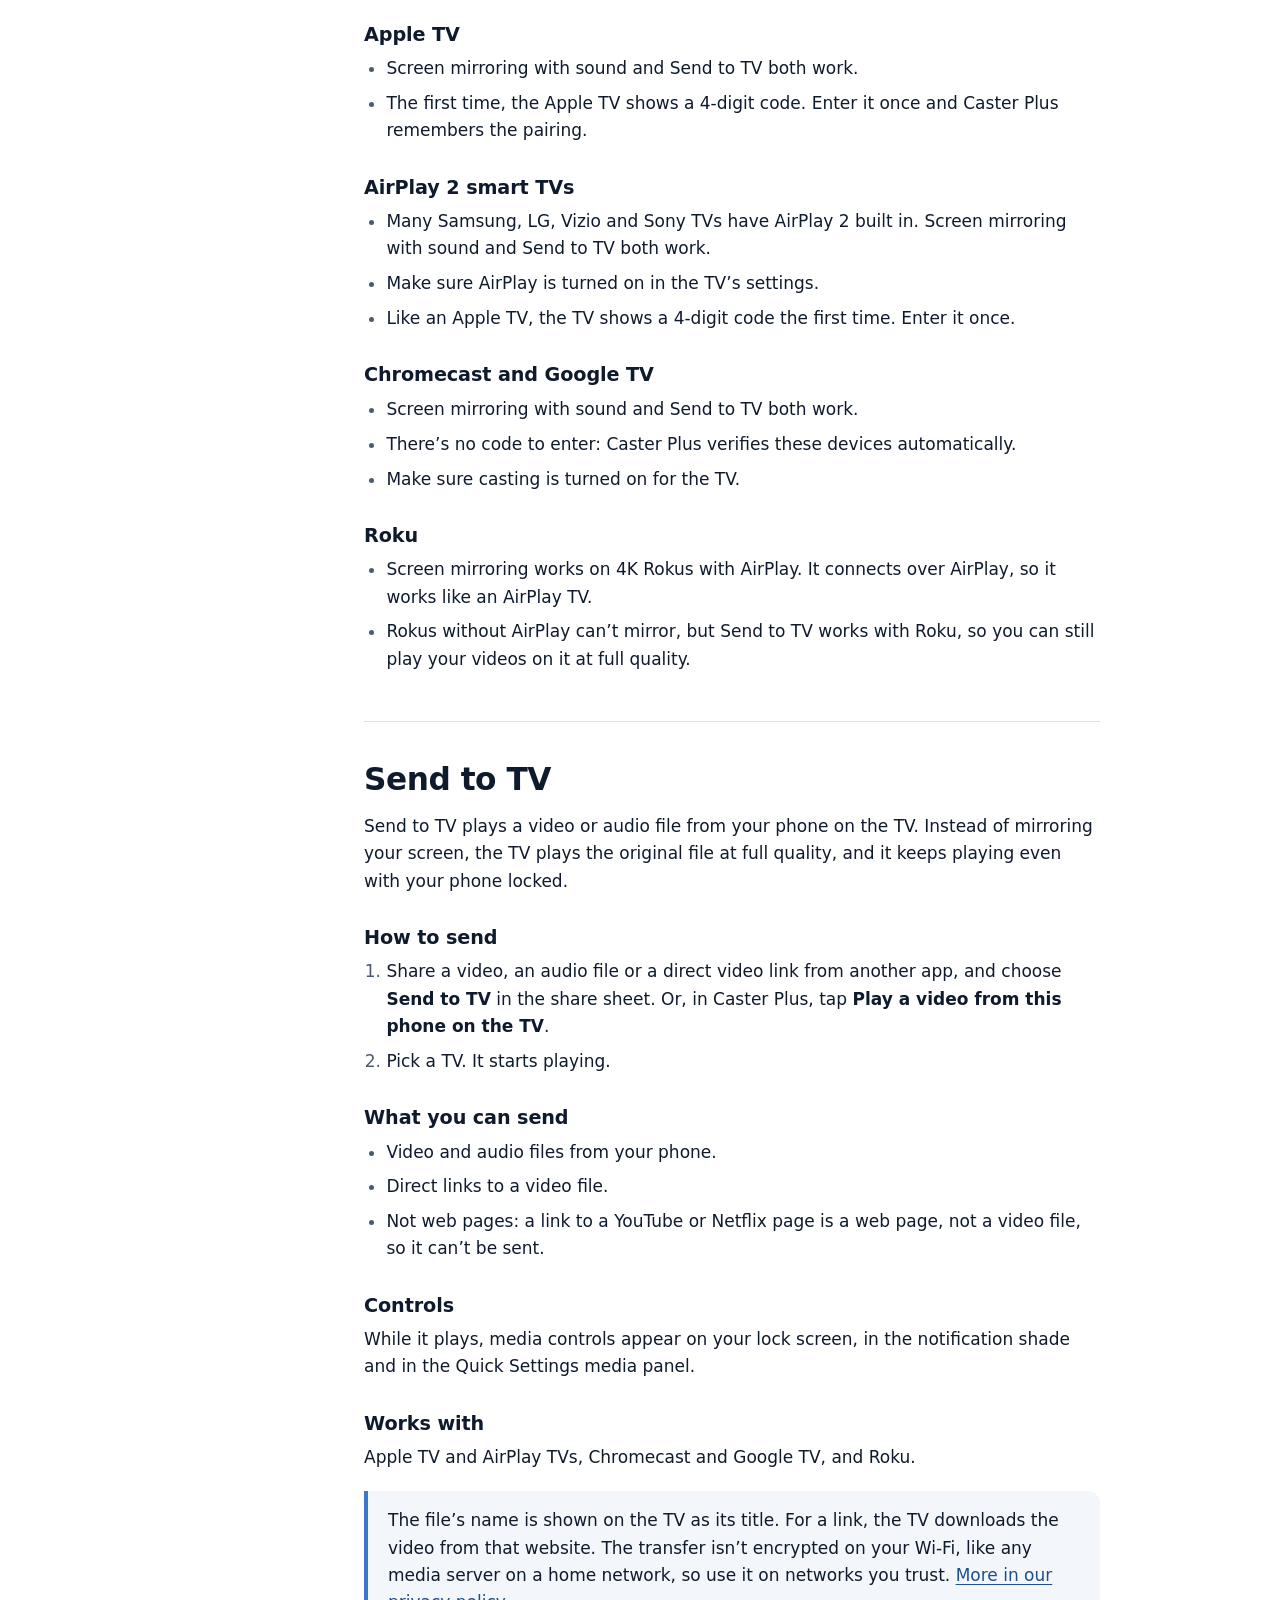
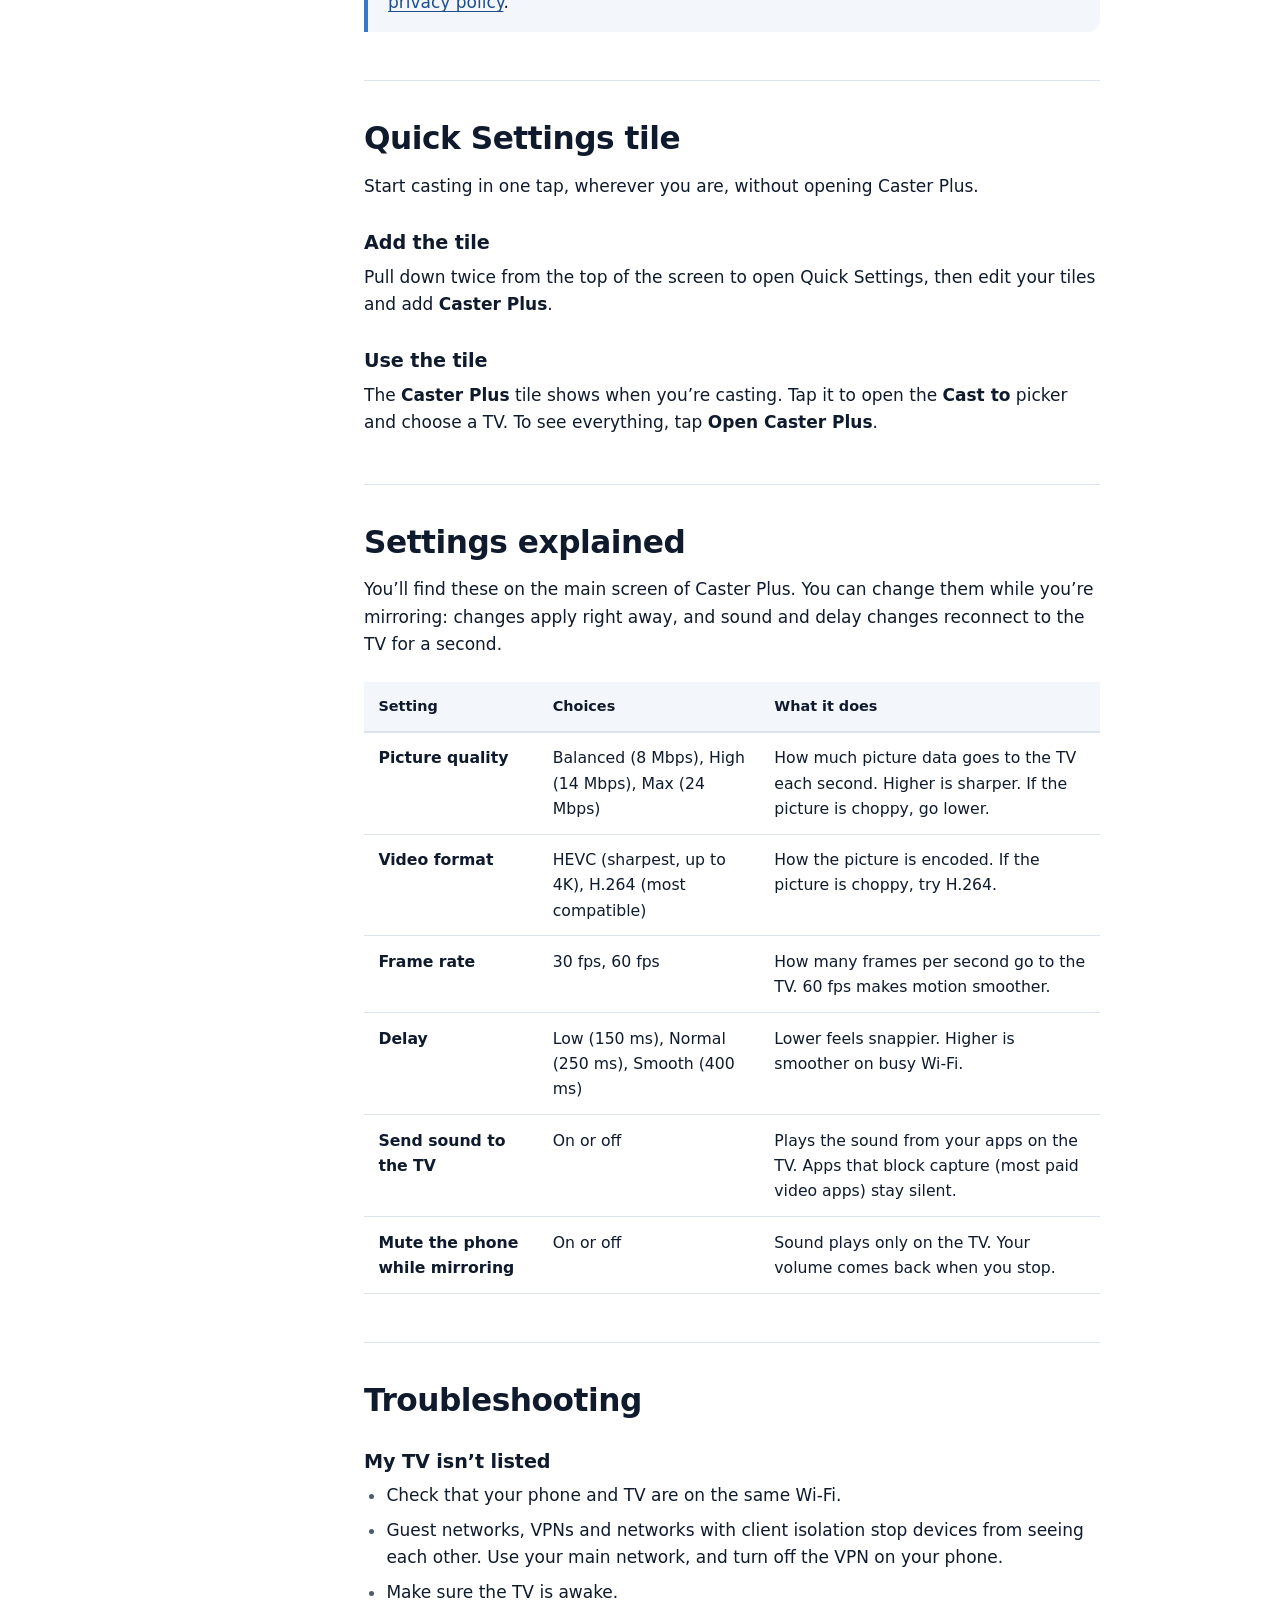
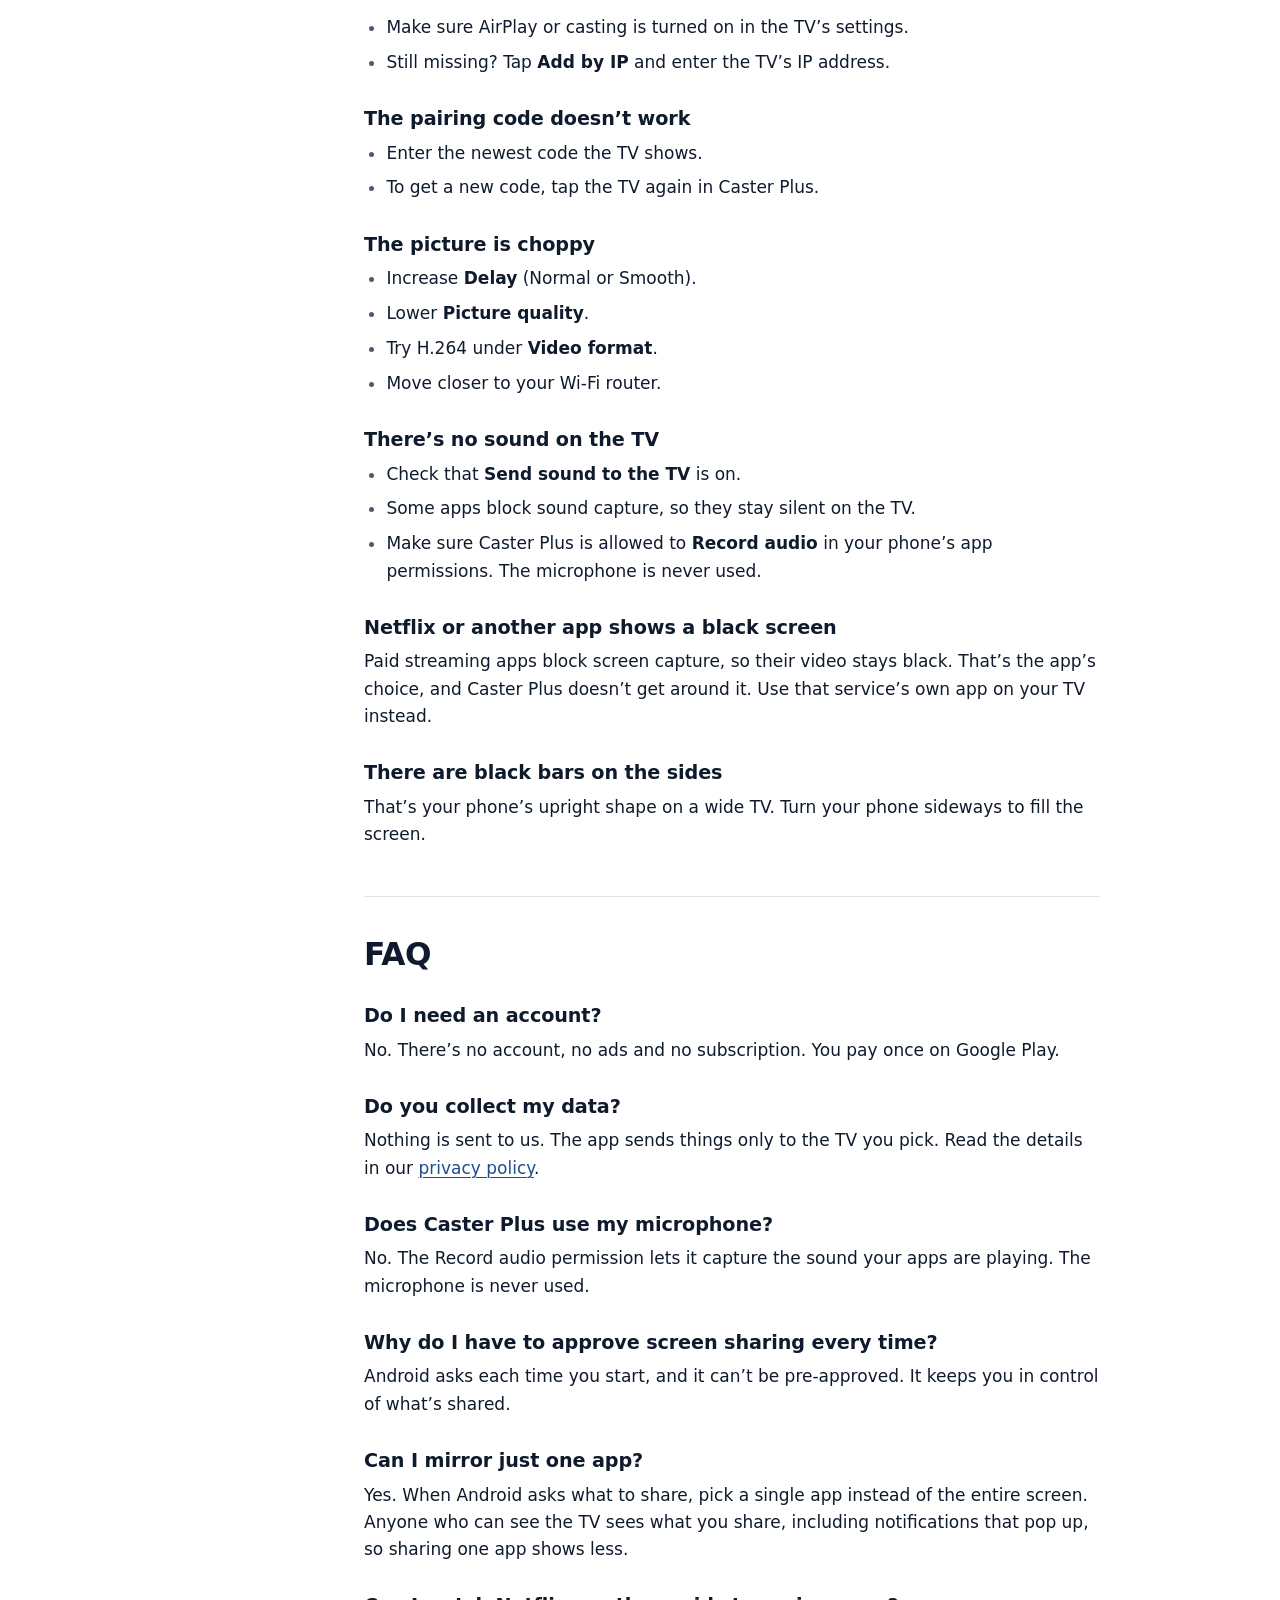
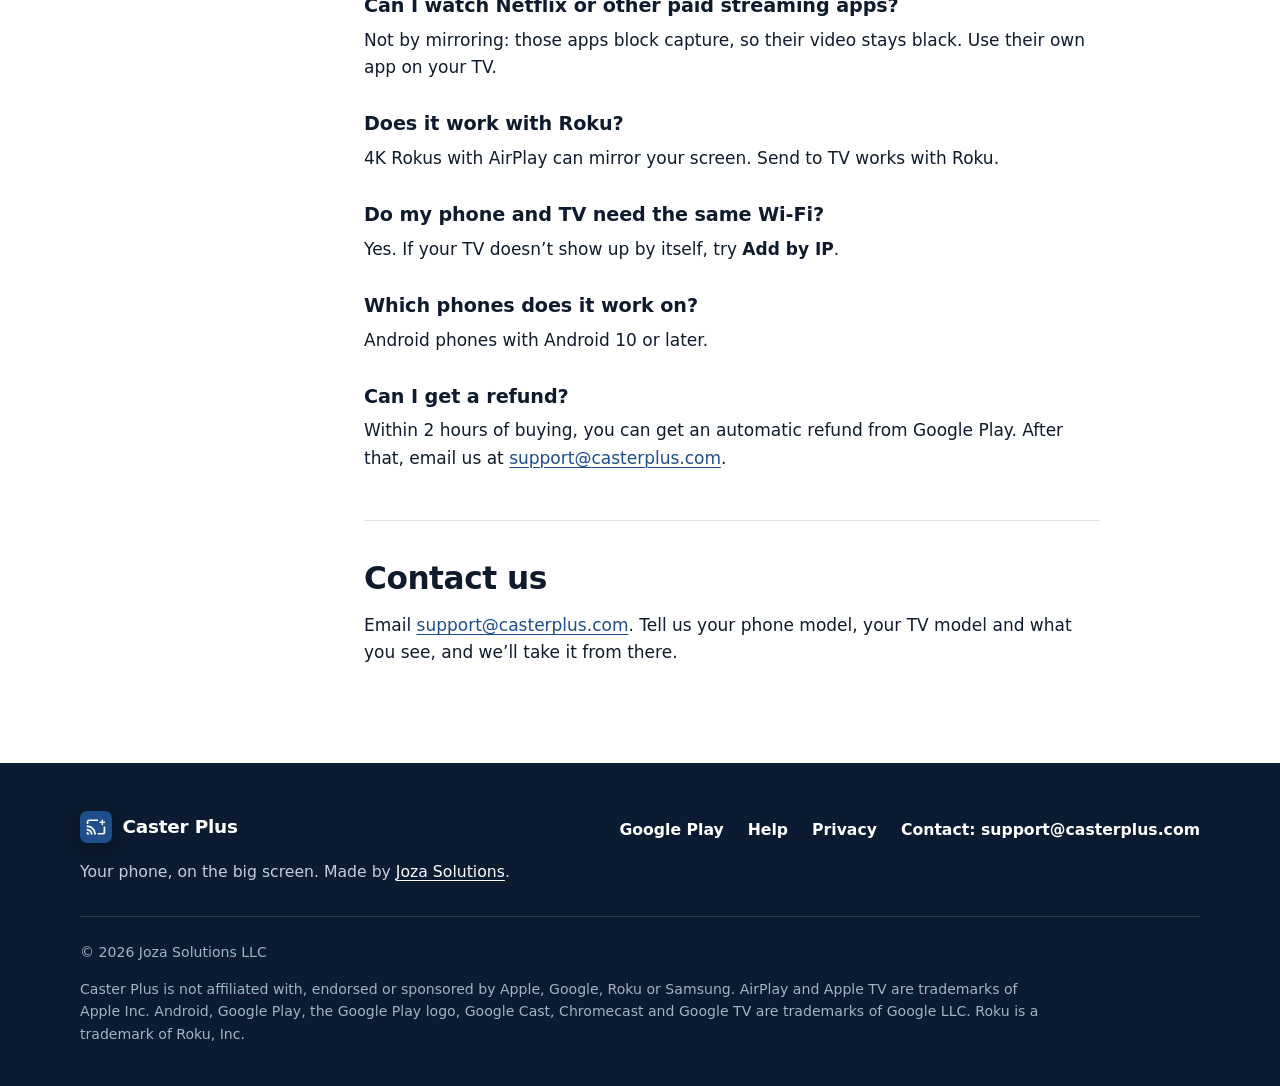
==== commit 5b335989: "build: update website assets" ====
--- a/out/help/index.html
+++ b/out/help/index.html
@@ -342,7 +342,7 @@
       </div>
       <div class="footer-legal">
         <p>© 2026 Joza Solutions LLC</p>
-        <p>Caster Plus is not affiliated with, endorsed or sponsored by Apple, Google, Roku or Samsung. AirPlay and Apple TV are trademarks of Apple Inc. Android, Google Play, Google Cast, Chromecast and Google TV are trademarks of Google LLC. Roku is a trademark of Roku, Inc.</p>
+        <p>Caster Plus is not affiliated with, endorsed or sponsored by Apple, Google, Roku or Samsung. AirPlay and Apple TV are trademarks of Apple Inc. Android, Google Play, the Google Play logo, Google Cast, Chromecast and Google TV are trademarks of Google LLC. Roku is a trademark of Roku, Inc.</p>
       </div>
     </div>
   </footer>
--- a/out/assets/css/site.css
+++ b/out/assets/css/site.css
@@ -174,7 +174,7 @@
 .lede { font-size: clamp(1.1rem, 1rem + .45vw, 1.3rem); max-width: 34em; }
 .hero .fineprint { margin-top: 1.1rem; font-size: .95rem; }
 
-.cta-row { display: flex; flex-wrap: wrap; gap: .75rem; margin-top: 1.9rem; }
+.cta-row { display: flex; flex-wrap: wrap; align-items: center; gap: 1rem; margin-top: 1.9rem; }
 
 .btn {
   display: inline-flex; align-items: center; justify-content: center; gap: .6rem;
@@ -182,11 +182,26 @@
   border: 2px solid transparent; border-radius: 999px;
   font-weight: 700; font-size: 1.02rem; line-height: 1.2; text-decoration: none;
 }
-.band .btn-play, .btn-play { background: #fff; color: var(--brand-900); box-shadow: 0 10px 24px rgba(4, 16, 36, .28); }
-.band .btn-play:hover, .btn-play:hover { background: #EAF1FB; color: var(--brand-900); }
+.band .btn-primary, .btn-primary { background: #fff; color: var(--brand-900); box-shadow: 0 10px 24px rgba(4, 16, 36, .28); }
+.band .btn-primary:hover, .btn-primary:hover { background: #EAF1FB; color: var(--brand-900); }
 .btn-ghost { color: #fff; border-color: rgba(255, 255, 255, .6); }
 .btn-ghost:hover { background: rgba(255, 255, 255, .12); }
 .btn .i { width: 20px; height: 20px; }
+
+/* Google's "Get it on Google Play" badge, used exactly as Google supplies it.
+   The file has transparent padding of a quarter of the badge's height on every
+   side, which is the clear space Google asks for. The negative margin lets the
+   visible badge line up with the text while that space stays clear. */
+.play-badge {
+  --badge: 56px; /* height of the visible badge */
+  --pad: calc(var(--badge) * 41 / 168);
+  display: inline-block;
+  margin: calc(var(--pad) * -1);
+  line-height: 0;
+  border-radius: calc(var(--pad) + 10px);
+}
+.play-badge img { display: block; width: auto; height: calc(var(--badge) * 250 / 168); }
+.play-badge:focus-visible { outline-offset: calc(var(--pad) * -1 + 3px); }
 
 .hero-shot {
   justify-self: center;
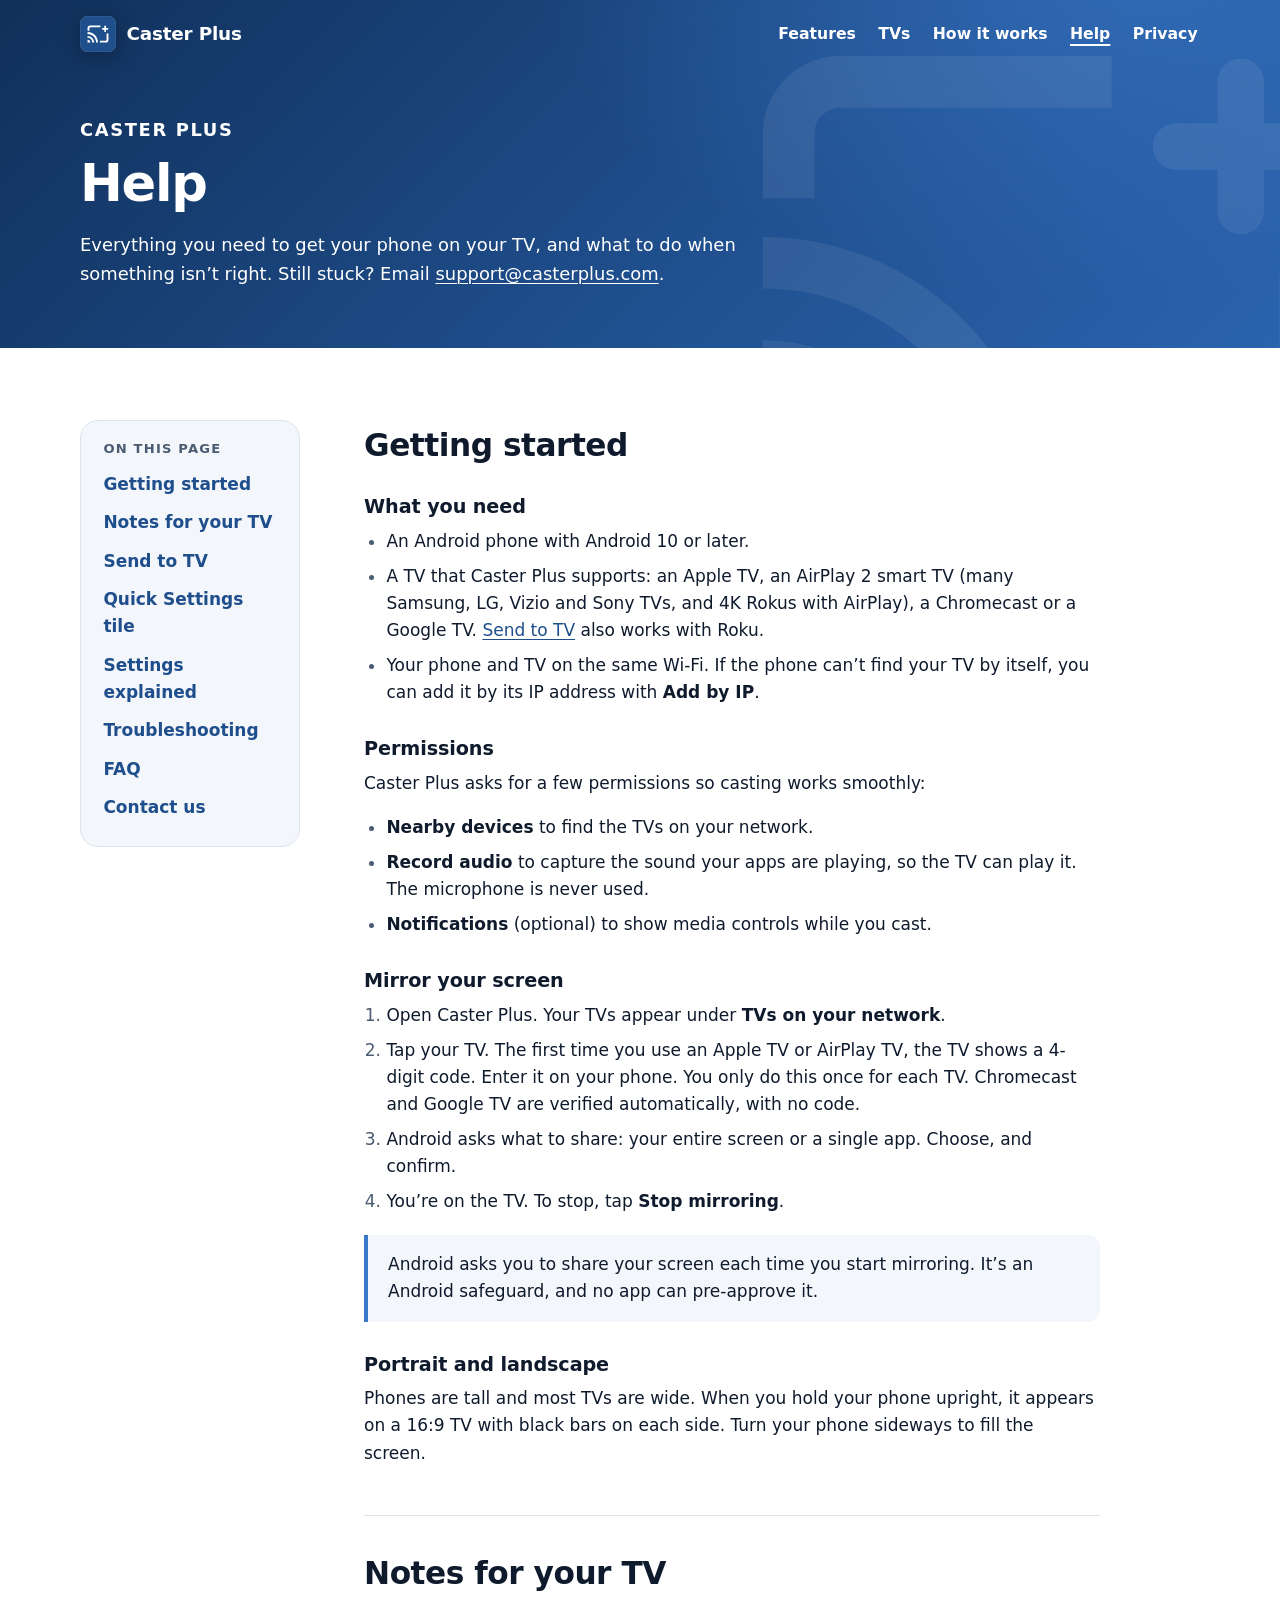
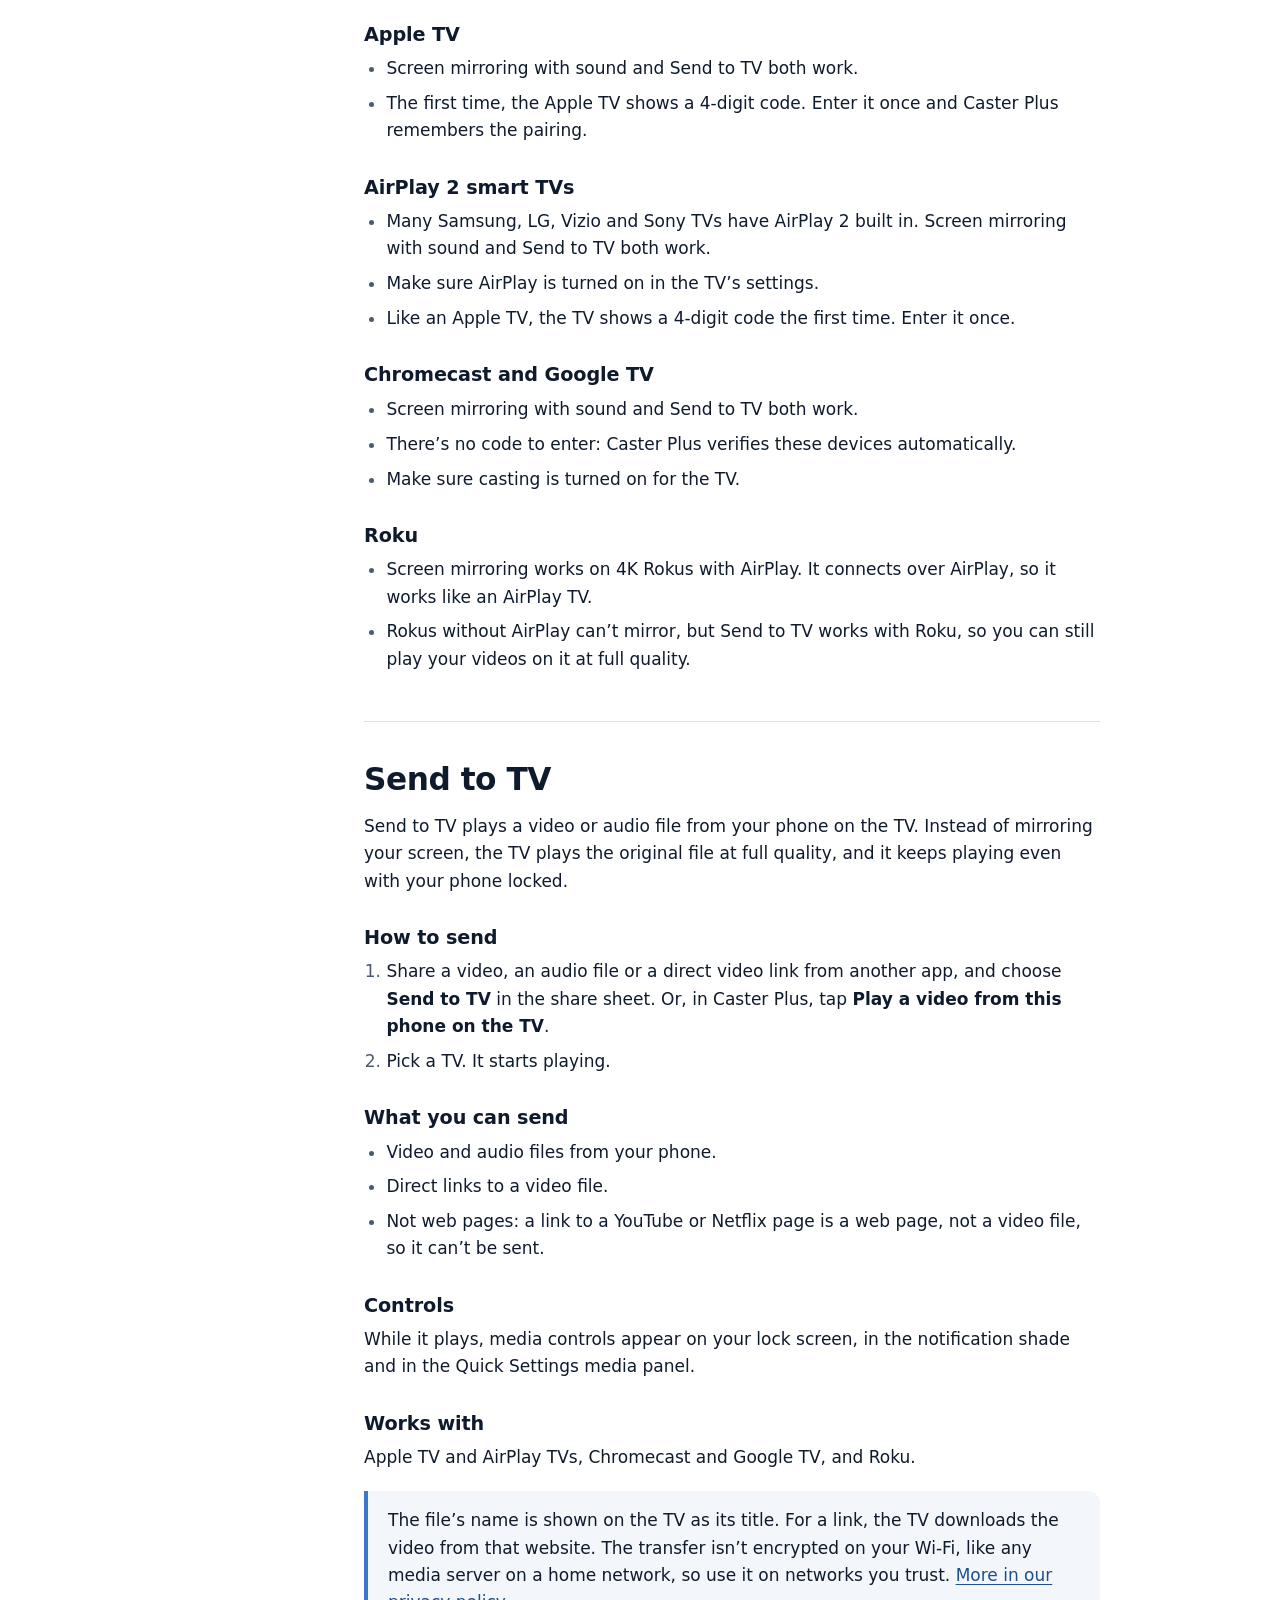
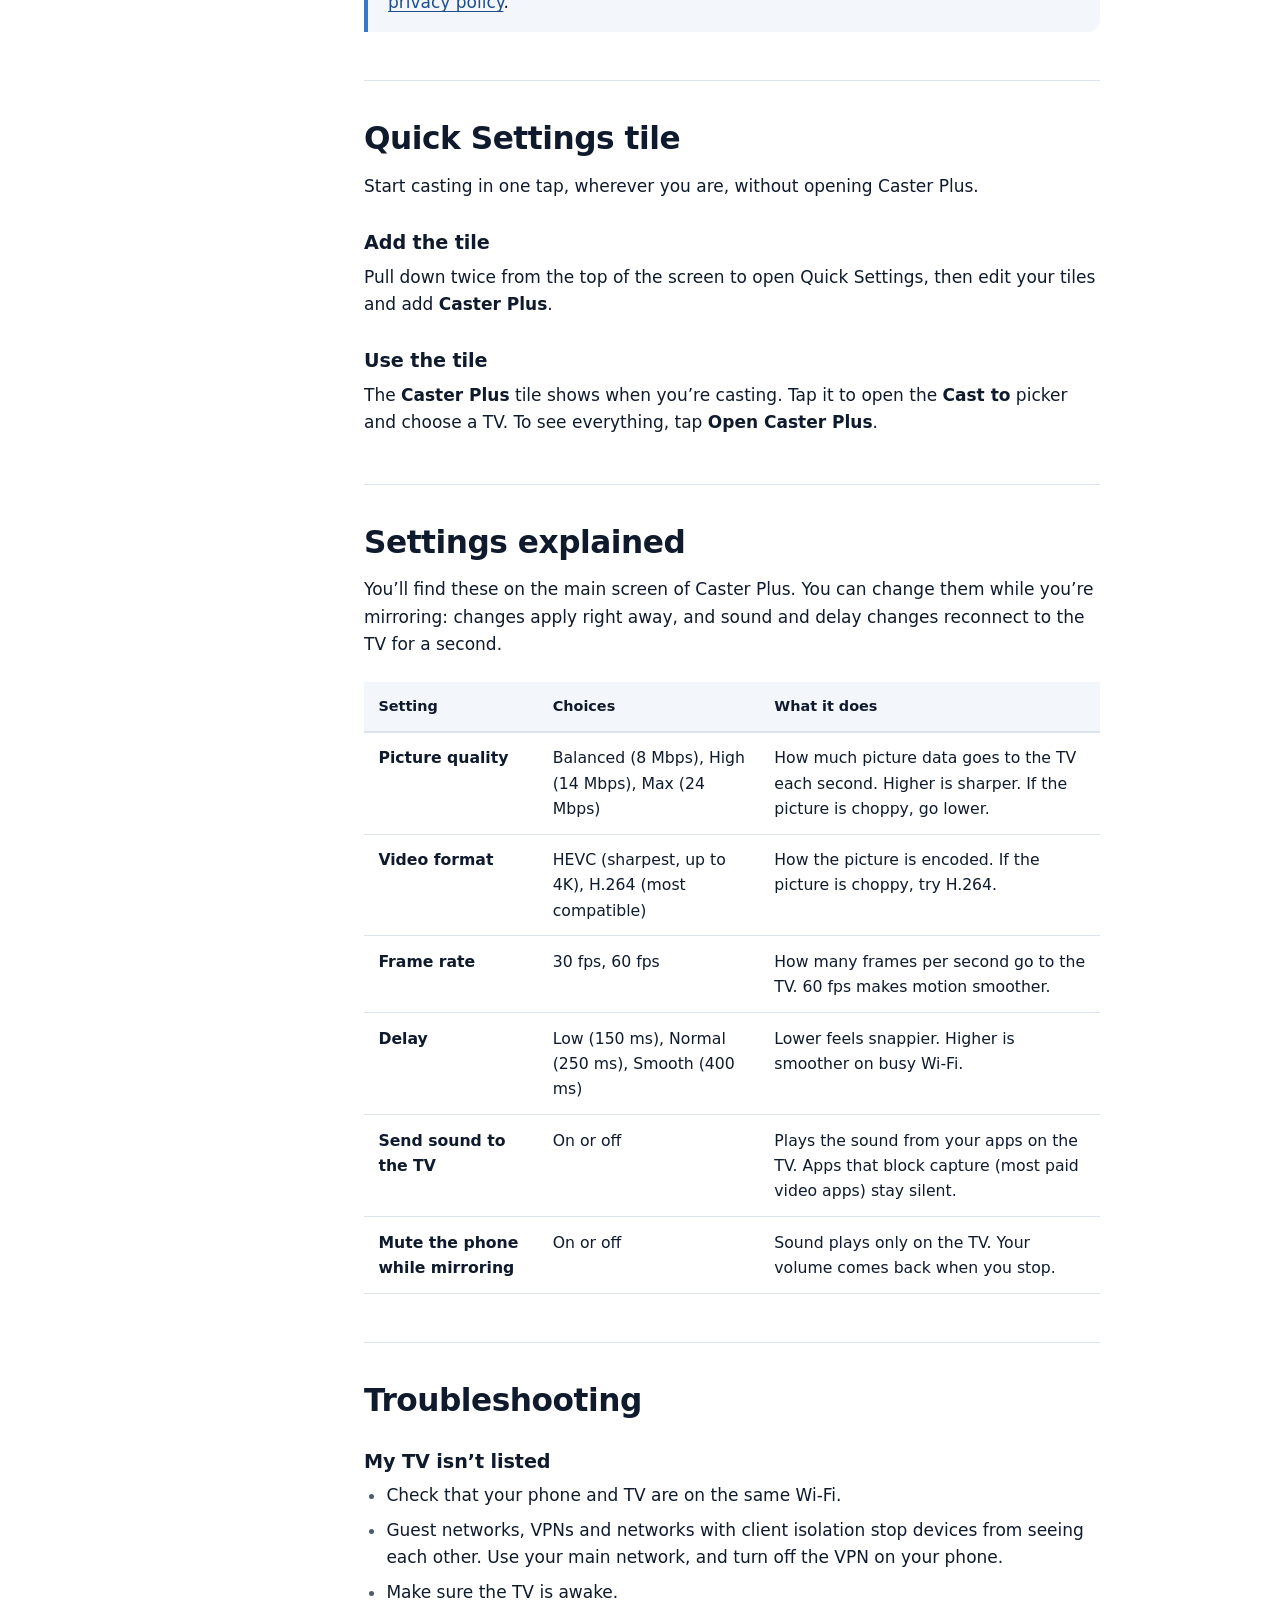
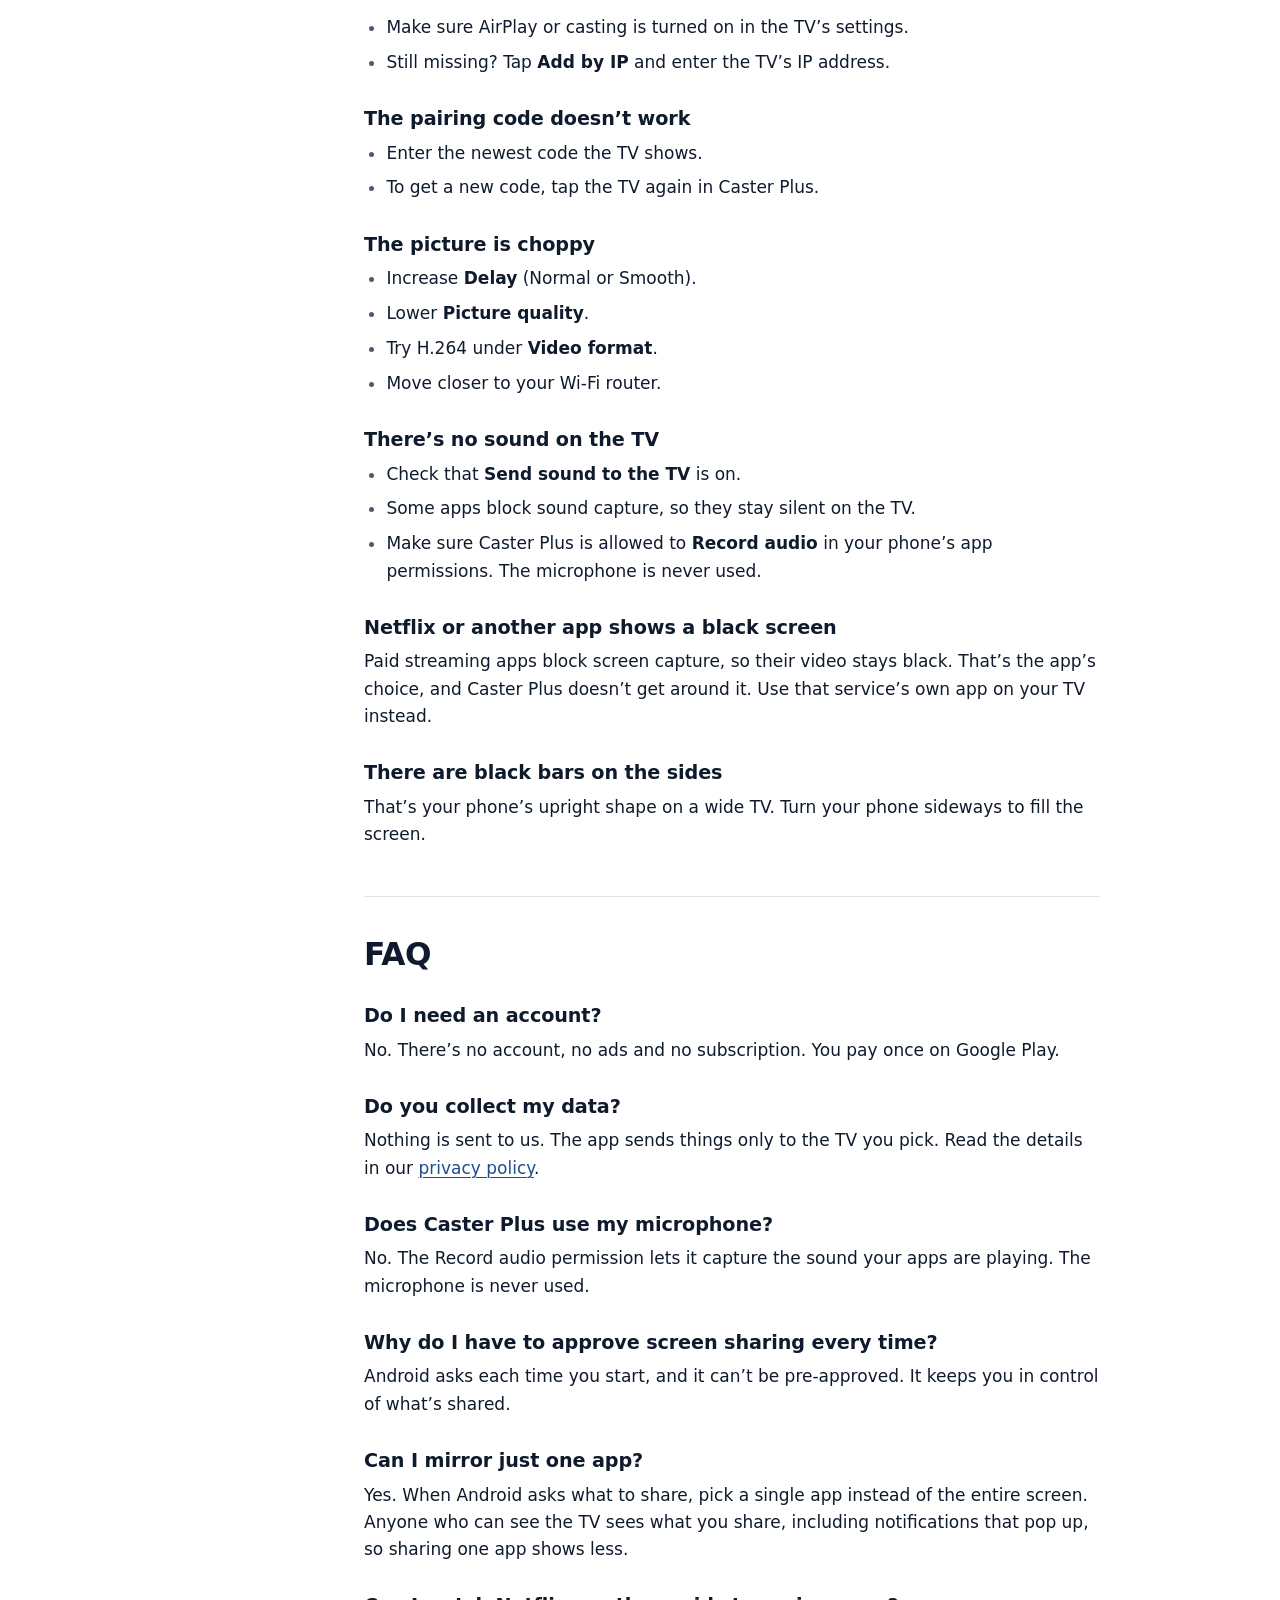
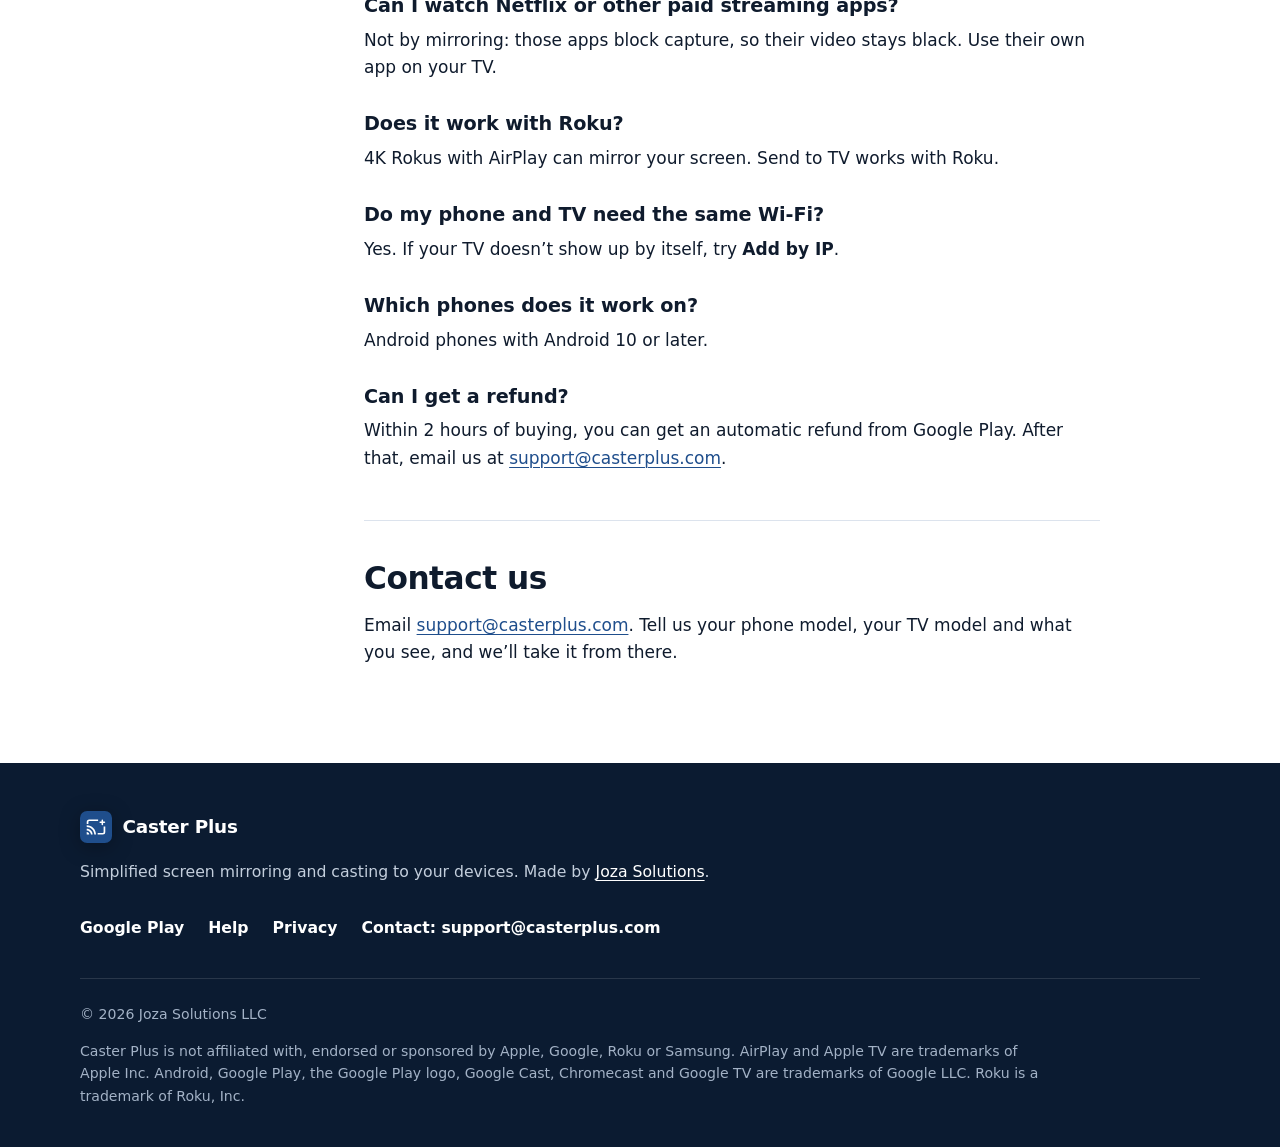
==== commit 6b3105a3: "build: update website assets" ====
--- a/out/help/index.html
+++ b/out/help/index.html
@@ -16,7 +16,7 @@
   <meta property="og:image" content="https://casterplus.com/assets/img/og-image.jpg">
   <meta property="og:image:width" content="1024">
   <meta property="og:image:height" content="500">
-  <meta property="og:image:alt" content="Caster Plus. Your phone, on the big screen.">
+  <meta property="og:image:alt" content="Caster Plus. Simplified screen mirroring and casting to your devices.">
   <meta name="twitter:card" content="summary_large_image">
   <link rel="icon" href="../assets/img/favicon-32.png" sizes="32x32" type="image/png">
   <link rel="icon" href="../favicon.svg" type="image/svg+xml">
@@ -329,7 +329,7 @@
             <svg viewBox="18 18 72 72" aria-hidden="true" focusable="false"><rect x="18" y="18" width="72" height="72" rx="16" fill="#1F4E8C"/><g transform="translate(31.2 31.2) scale(1.9)" fill="none" stroke="#fff" stroke-linejoin="round"><path d="M2,8.5V6A2,2 0,0 1,4,4H14.5" stroke-width="2"/><path d="M22,11.5V18A2,2 0,0 1,20,20H14" stroke-width="2"/><path d="M19.5,4V9M17,6.5H22" stroke-width="1.8" stroke-linecap="round"/><path fill="#fff" stroke="none" d="M1,18v3h3C4,19.34 2.66,18 1,18zM1,14v2c2.76,0 5,2.24 5,5h2C8,17.13 4.87,14 1,14zM1,10v2c4.97,0 9,4.03 9,9h2C12,14.92 7.07,10 1,10z"/></g></svg>
             <span>Caster Plus</span>
           </a>
-          <p class="tagline">Your phone, on the big screen. Made by <a href="https://joza.solutions">Joza Solutions</a>.</p>
+          <p class="tagline">Simplified screen mirroring and casting to your devices. Made by <a href="https://joza.solutions">Joza Solutions</a>.</p>
         </div>
         <nav class="footer-nav" aria-label="Footer">
           <ul>
--- a/out/assets/css/site.css
+++ b/out/assets/css/site.css
@@ -203,17 +203,19 @@
 .play-badge img { display: block; width: auto; height: calc(var(--badge) * 250 / 168); }
 .play-badge:focus-visible { outline-offset: calc(var(--pad) * -1 + 3px); }
 
+/* The phone's own capture at full resolution, in a simple bezel. */
 .hero-shot {
   justify-self: center;
   width: min(100%, 340px);
   aspect-ratio: 1080 / 1500;
   margin: 0;
-  border-radius: 30px;
-  overflow: hidden;
+  padding: 10px;
+  background: #0B0F14;
+  border-radius: 34px;
   border: 1px solid rgba(255, 255, 255, .2);
   box-shadow: 0 34px 70px rgba(4, 16, 36, .5);
 }
-.hero-shot img { width: 100%; height: 100%; object-fit: cover; object-position: 50% 100%; }
+.hero-shot img { display: block; width: 100%; height: 100%; object-fit: cover; object-position: 50% 0; border-radius: 24px; }
 
 /* Page intro band for Help / Privacy */
 .page-intro { padding: clamp(1.75rem, 4vw, 3rem) 0 clamp(2.5rem, 5vw, 3.75rem); }
@@ -310,18 +312,31 @@
 }
 
 /* Screenshots */
+/* Each screenshot is the phone's own capture, shown large enough to read,
+   with its caption as text (website/tools/screens.py). A sideways strip at
+   every width keeps them big. */
 .gallery {
-  display: grid; grid-auto-flow: column; grid-auto-columns: min(64vw, 250px); gap: 1rem;
+  display: grid; grid-auto-flow: column; grid-auto-columns: min(80vw, 340px); gap: 1.5rem;
   margin: 0; padding: .25rem .25rem 1.25rem; list-style: none;
   overflow-x: auto; scroll-snap-type: x mandatory; overscroll-behavior-x: contain;
 }
 .gallery li { scroll-snap-align: start; }
-.gallery img { width: 100%; border-radius: 20px; box-shadow: var(--shadow); background: var(--brand); }
-@media (min-width: 1100px) {
-  .gallery { grid-auto-flow: row; grid-template-columns: repeat(5, 1fr); overflow: visible; padding-bottom: 0; }
-}
+.shot { margin: 0; }
+.shot-screen {
+  /* A border, not padding, so the ring's percentages are of the screen alone. */
+  position: relative; border: 8px solid #0B0F14; background: #0B0F14;
+  border-radius: 28px; box-shadow: var(--shadow);
+}
+.shot-screen img { display: block; width: 100%; height: auto; border-radius: 20px; }
+.shot .ring {
+  position: absolute; box-sizing: border-box;
+  border: 3px solid #fff; border-radius: 22px;
+  box-shadow: 0 0 0 4px rgba(58, 120, 201, .9), 0 0 18px rgba(255, 255, 255, .5);
+  pointer-events: none;
+}
+.shot figcaption { margin-top: 1rem; color: var(--muted); font-size: .98rem; line-height: 1.45; }
+.shot figcaption strong { display: block; margin-bottom: .2rem; color: var(--text); font-size: 1.08rem; }
 .gallery-hint { color: var(--muted); font-size: .95rem; margin-top: .25rem; }
-@media (min-width: 1100px) { .gallery-hint { display: none; } }
 
 /* Pay once */
 .pay { text-align: center; padding: clamp(3.5rem, 8vw, 6rem) 0; }
